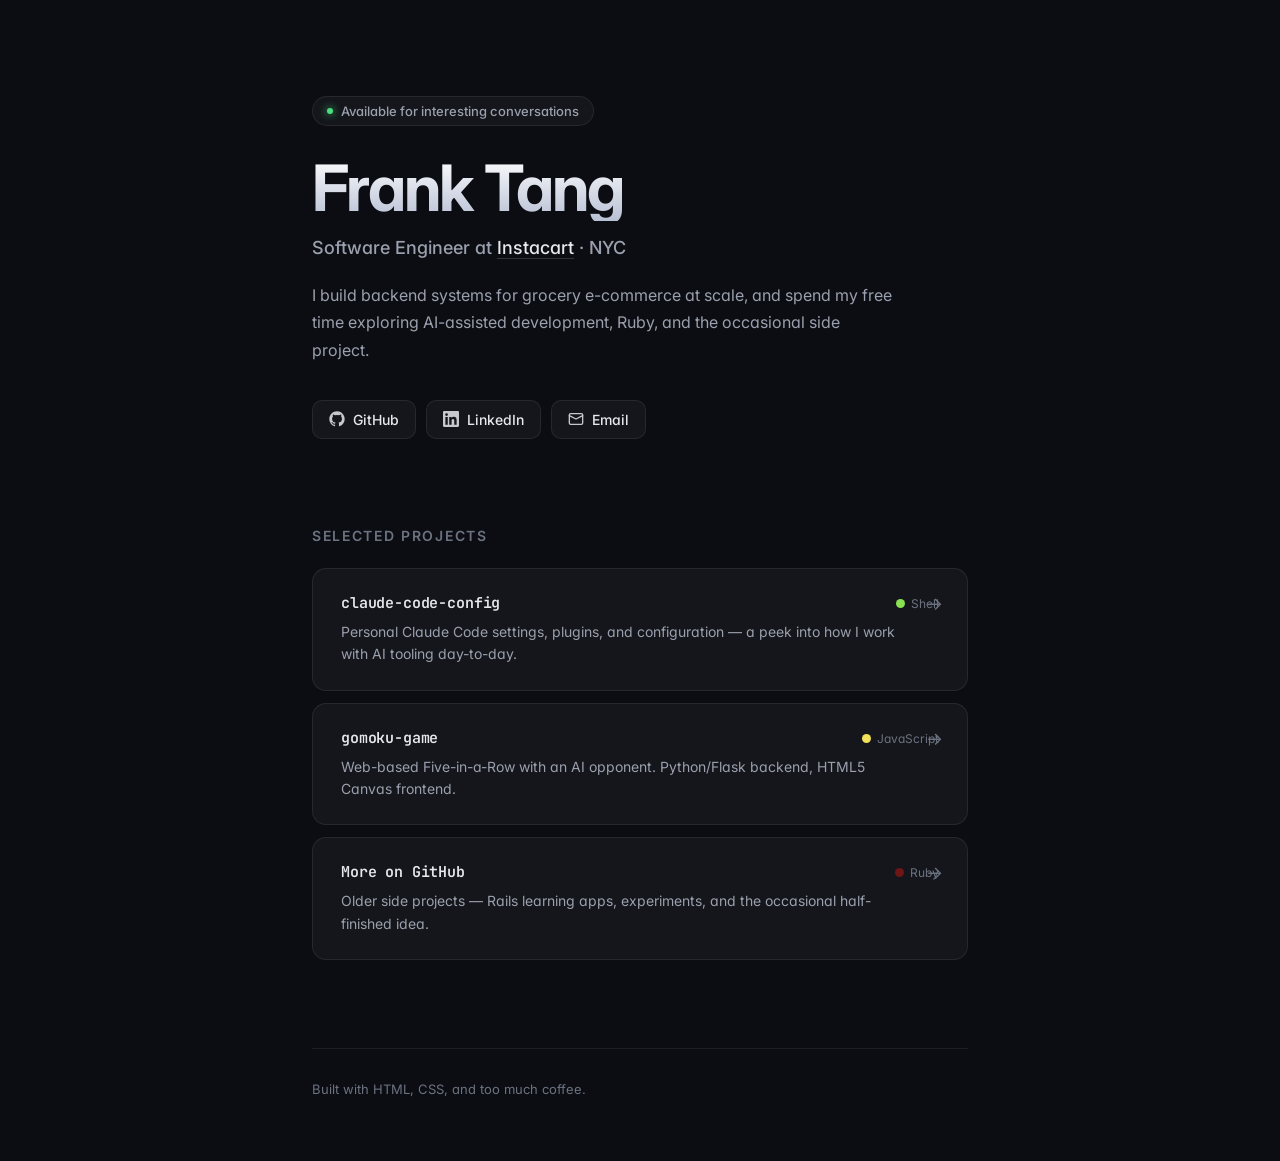
==== index.html @ 40a831e7 "Redesign landing page with custom HTML/CSS Replace the default Jekyll minimal theme with a single-pa" ====
<!DOCTYPE html>
<html lang="en">
<head>
  <meta charset="UTF-8">
  <meta name="viewport" content="width=device-width, initial-scale=1.0">
  <title>Frank Tang</title>
  <meta name="description" content="Frank Tang — software engineer at Instacart, based in NYC.">
  <link rel="preconnect" href="https://fonts.googleapis.com">
  <link rel="preconnect" href="https://fonts.gstatic.com" crossorigin>
  <link href="https://fonts.googleapis.com/css2?family=Inter:wght@400;500;600;700&family=JetBrains+Mono:wght@400;500&display=swap" rel="stylesheet">
  <link rel="stylesheet" href="styles.css">
</head>
<body>
  <div class="bg-gradient"></div>
  <div class="bg-grid"></div>

  <main>
    <header class="hero">
      <p class="eyebrow"><span class="dot"></span> Available for interesting conversations</p>
      <h1>Frank Tang</h1>
      <p class="role">Software Engineer at <a href="https://www.instacart.com" target="_blank" rel="noopener">Instacart</a> · NYC</p>
      <p class="bio">
        I build backend systems for grocery e-commerce at scale, and spend my free time
        exploring AI-assisted development, Ruby, and the occasional side project.
      </p>

      <nav class="links">
        <a href="https://github.com/franktang05" target="_blank" rel="noopener" class="link-pill">
          <svg viewBox="0 0 24 24" width="16" height="16" fill="currentColor" aria-hidden="true"><path d="M12 .5C5.65.5.5 5.65.5 12c0 5.08 3.29 9.39 7.86 10.91.58.11.79-.25.79-.56v-2c-3.2.7-3.88-1.37-3.88-1.37-.53-1.34-1.29-1.7-1.29-1.7-1.05-.72.08-.71.08-.71 1.16.08 1.77 1.19 1.77 1.19 1.03 1.77 2.71 1.26 3.37.96.1-.75.4-1.26.73-1.55-2.55-.29-5.24-1.28-5.24-5.69 0-1.26.45-2.29 1.18-3.1-.12-.29-.51-1.46.11-3.04 0 0 .97-.31 3.18 1.18a11.04 11.04 0 015.78 0c2.2-1.49 3.17-1.18 3.17-1.18.63 1.58.23 2.75.11 3.04.74.81 1.18 1.84 1.18 3.1 0 4.42-2.7 5.4-5.26 5.68.41.36.78 1.06.78 2.14v3.17c0 .31.21.68.8.56C20.22 21.39 23.5 17.08 23.5 12 23.5 5.65 18.35.5 12 .5z"/></svg>
          GitHub
        </a>
        <a href="https://www.linkedin.com/in/franktang05" target="_blank" rel="noopener" class="link-pill">
          <svg viewBox="0 0 24 24" width="16" height="16" fill="currentColor" aria-hidden="true"><path d="M20.45 20.45h-3.56v-5.57c0-1.33-.03-3.04-1.85-3.04-1.85 0-2.14 1.45-2.14 2.94v5.67H9.34V9h3.42v1.56h.05c.48-.9 1.64-1.85 3.37-1.85 3.6 0 4.27 2.37 4.27 5.46v6.28zM5.34 7.43a2.06 2.06 0 110-4.13 2.06 2.06 0 010 4.13zM7.12 20.45H3.55V9h3.57v11.45zM22.22 0H1.77C.79 0 0 .77 0 1.72v20.56C0 23.23.79 24 1.77 24h20.45c.98 0 1.78-.77 1.78-1.72V1.72C24 .77 23.2 0 22.22 0z"/></svg>
          LinkedIn
        </a>
        <a href="mailto:frank.tang@instacart.com" class="link-pill">
          <svg viewBox="0 0 24 24" width="16" height="16" fill="none" stroke="currentColor" stroke-width="2" stroke-linecap="round" stroke-linejoin="round" aria-hidden="true"><rect x="2" y="4" width="20" height="16" rx="2"/><path d="m22 7-10 5L2 7"/></svg>
          Email
        </a>
      </nav>
    </header>

    <section class="projects">
      <h2>Selected Projects</h2>
      <div class="project-grid">
        <a class="project-card" href="https://github.com/franktang05/claude-code-config" target="_blank" rel="noopener">
          <div class="project-head">
            <h3>claude-code-config</h3>
            <span class="lang"><span class="lang-dot" style="background:#89e051"></span>Shell</span>
          </div>
          <p>Personal Claude Code settings, plugins, and configuration — a peek into how I work with AI tooling day-to-day.</p>
          <span class="arrow">→</span>
        </a>

        <a class="project-card" href="https://github.com/franktang05/gomoku-game" target="_blank" rel="noopener">
          <div class="project-head">
            <h3>gomoku-game</h3>
            <span class="lang"><span class="lang-dot" style="background:#f1e05a"></span>JavaScript</span>
          </div>
          <p>Web-based Five-in-a-Row with an AI opponent. Python/Flask backend, HTML5 Canvas frontend.</p>
          <span class="arrow">→</span>
        </a>

        <a class="project-card" href="https://github.com/franktang05" target="_blank" rel="noopener">
          <div class="project-head">
            <h3>More on GitHub</h3>
            <span class="lang"><span class="lang-dot" style="background:#701516"></span>Ruby</span>
          </div>
          <p>Older side projects — Rails learning apps, experiments, and the occasional half-finished idea.</p>
          <span class="arrow">→</span>
        </a>
      </div>
    </section>

    <footer>
      <p>Built with HTML, CSS, and too much coffee.</p>
    </footer>
  </main>
</body>
</html>
---- styles.css ----
:root {
  --bg: #0b0d12;
  --surface: rgba(255, 255, 255, 0.04);
  --surface-hover: rgba(255, 255, 255, 0.07);
  --border: rgba(255, 255, 255, 0.08);
  --border-hover: rgba(255, 255, 255, 0.16);
  --text: #e6e8ee;
  --text-dim: #9aa0ad;
  --text-faint: #6b7280;
  --accent: #7c9eff;
  --accent-glow: rgba(124, 158, 255, 0.4);
}

* { box-sizing: border-box; margin: 0; padding: 0; }

html, body {
  background: var(--bg);
  color: var(--text);
  font-family: 'Inter', -apple-system, BlinkMacSystemFont, 'Segoe UI', sans-serif;
  font-feature-settings: 'cv11', 'ss01';
  -webkit-font-smoothing: antialiased;
  min-height: 100vh;
  overflow-x: hidden;
}

.bg-gradient {
  position: fixed;
  inset: 0;
  background:
    radial-gradient(ellipse 80% 60% at 20% 0%, rgba(124, 158, 255, 0.15), transparent 50%),
    radial-gradient(ellipse 60% 50% at 80% 30%, rgba(255, 138, 168, 0.10), transparent 50%),
    radial-gradient(ellipse 80% 80% at 50% 100%, rgba(100, 220, 200, 0.08), transparent 50%);
  pointer-events: none;
  z-index: -2;
}

.bg-grid {
  position: fixed;
  inset: 0;
  background-image:
    linear-gradient(rgba(255, 255, 255, 0.025) 1px, transparent 1px),
    linear-gradient(90deg, rgba(255, 255, 255, 0.025) 1px, transparent 1px);
  background-size: 48px 48px;
  mask-image: radial-gradient(ellipse 80% 60% at 50% 30%, black 30%, transparent 80%);
  pointer-events: none;
  z-index: -1;
}

main {
  max-width: 720px;
  margin: 0 auto;
  padding: 96px 32px 64px;
}

@media (max-width: 600px) {
  main { padding: 64px 24px 48px; }
}

/* hero */
.hero {
  animation: fadeUp 0.8s cubic-bezier(0.16, 1, 0.3, 1) both;
}

.eyebrow {
  display: inline-flex;
  align-items: center;
  gap: 8px;
  font-size: 13px;
  color: var(--text-dim);
  font-weight: 500;
  padding: 6px 14px;
  border: 1px solid var(--border);
  border-radius: 999px;
  background: var(--surface);
  margin-bottom: 28px;
}

.dot {
  width: 6px;
  height: 6px;
  border-radius: 50%;
  background: #4ade80;
  box-shadow: 0 0 8px #4ade80;
  animation: pulse 2s ease-in-out infinite;
}

@keyframes pulse {
  0%, 100% { opacity: 1; }
  50% { opacity: 0.5; }
}

h1 {
  font-size: clamp(40px, 7vw, 64px);
  font-weight: 700;
  letter-spacing: -0.03em;
  line-height: 1.05;
  background: linear-gradient(180deg, #ffffff 0%, #b8c0d4 100%);
  -webkit-background-clip: text;
  background-clip: text;
  color: transparent;
  margin-bottom: 16px;
}

.role {
  font-size: 18px;
  color: var(--text-dim);
  margin-bottom: 24px;
  font-weight: 500;
}

.role a {
  color: var(--text);
  text-decoration: none;
  border-bottom: 1px solid var(--border-hover);
  transition: border-color 0.2s ease;
}

.role a:hover {
  border-color: var(--accent);
}

.bio {
  font-size: 16px;
  line-height: 1.7;
  color: var(--text-dim);
  max-width: 580px;
  margin-bottom: 36px;
}

/* link pills */
.links {
  display: flex;
  flex-wrap: wrap;
  gap: 10px;
}

.link-pill {
  display: inline-flex;
  align-items: center;
  gap: 8px;
  padding: 10px 16px;
  background: var(--surface);
  border: 1px solid var(--border);
  border-radius: 10px;
  color: var(--text);
  text-decoration: none;
  font-size: 14px;
  font-weight: 500;
  transition: all 0.2s ease;
}

.link-pill:hover {
  background: var(--surface-hover);
  border-color: var(--border-hover);
  transform: translateY(-1px);
}

.link-pill svg {
  opacity: 0.85;
}

/* projects */
.projects {
  margin-top: 88px;
  animation: fadeUp 0.8s cubic-bezier(0.16, 1, 0.3, 1) 0.15s both;
}

h2 {
  font-size: 14px;
  font-weight: 600;
  text-transform: uppercase;
  letter-spacing: 0.12em;
  color: var(--text-faint);
  margin-bottom: 24px;
}

.project-grid {
  display: grid;
  gap: 12px;
}

.project-card {
  position: relative;
  display: block;
  padding: 24px 28px;
  background: var(--surface);
  border: 1px solid var(--border);
  border-radius: 14px;
  text-decoration: none;
  color: inherit;
  transition: all 0.25s ease;
  overflow: hidden;
}

.project-card::before {
  content: '';
  position: absolute;
  inset: 0;
  background: radial-gradient(circle at var(--mx, 50%) var(--my, 50%), rgba(124, 158, 255, 0.08), transparent 40%);
  opacity: 0;
  transition: opacity 0.3s ease;
  pointer-events: none;
}

.project-card:hover {
  background: var(--surface-hover);
  border-color: var(--border-hover);
  transform: translateY(-2px);
}

.project-card:hover::before {
  opacity: 1;
}

.project-head {
  display: flex;
  align-items: baseline;
  justify-content: space-between;
  gap: 16px;
  margin-bottom: 8px;
}

.project-card h3 {
  font-family: 'JetBrains Mono', monospace;
  font-size: 15px;
  font-weight: 600;
  color: var(--text);
  letter-spacing: -0.01em;
}

.lang {
  display: inline-flex;
  align-items: center;
  gap: 6px;
  font-size: 12px;
  color: var(--text-faint);
  white-space: nowrap;
}

.lang-dot {
  width: 9px;
  height: 9px;
  border-radius: 50%;
}

.project-card p {
  font-size: 14px;
  line-height: 1.6;
  color: var(--text-dim);
  margin-right: 24px;
}

.arrow {
  position: absolute;
  top: 24px;
  right: 24px;
  color: var(--text-faint);
  font-size: 18px;
  transition: transform 0.2s ease, color 0.2s ease;
}

.project-card:hover .arrow {
  color: var(--accent);
  transform: translate(2px, -2px);
}

/* footer */
footer {
  margin-top: 88px;
  padding-top: 32px;
  border-top: 1px solid var(--border);
  font-size: 13px;
  color: var(--text-faint);
  animation: fadeUp 0.8s cubic-bezier(0.16, 1, 0.3, 1) 0.3s both;
}

@keyframes fadeUp {
  from { opacity: 0; transform: translateY(12px); }
  to { opacity: 1; transform: translateY(0); }
}
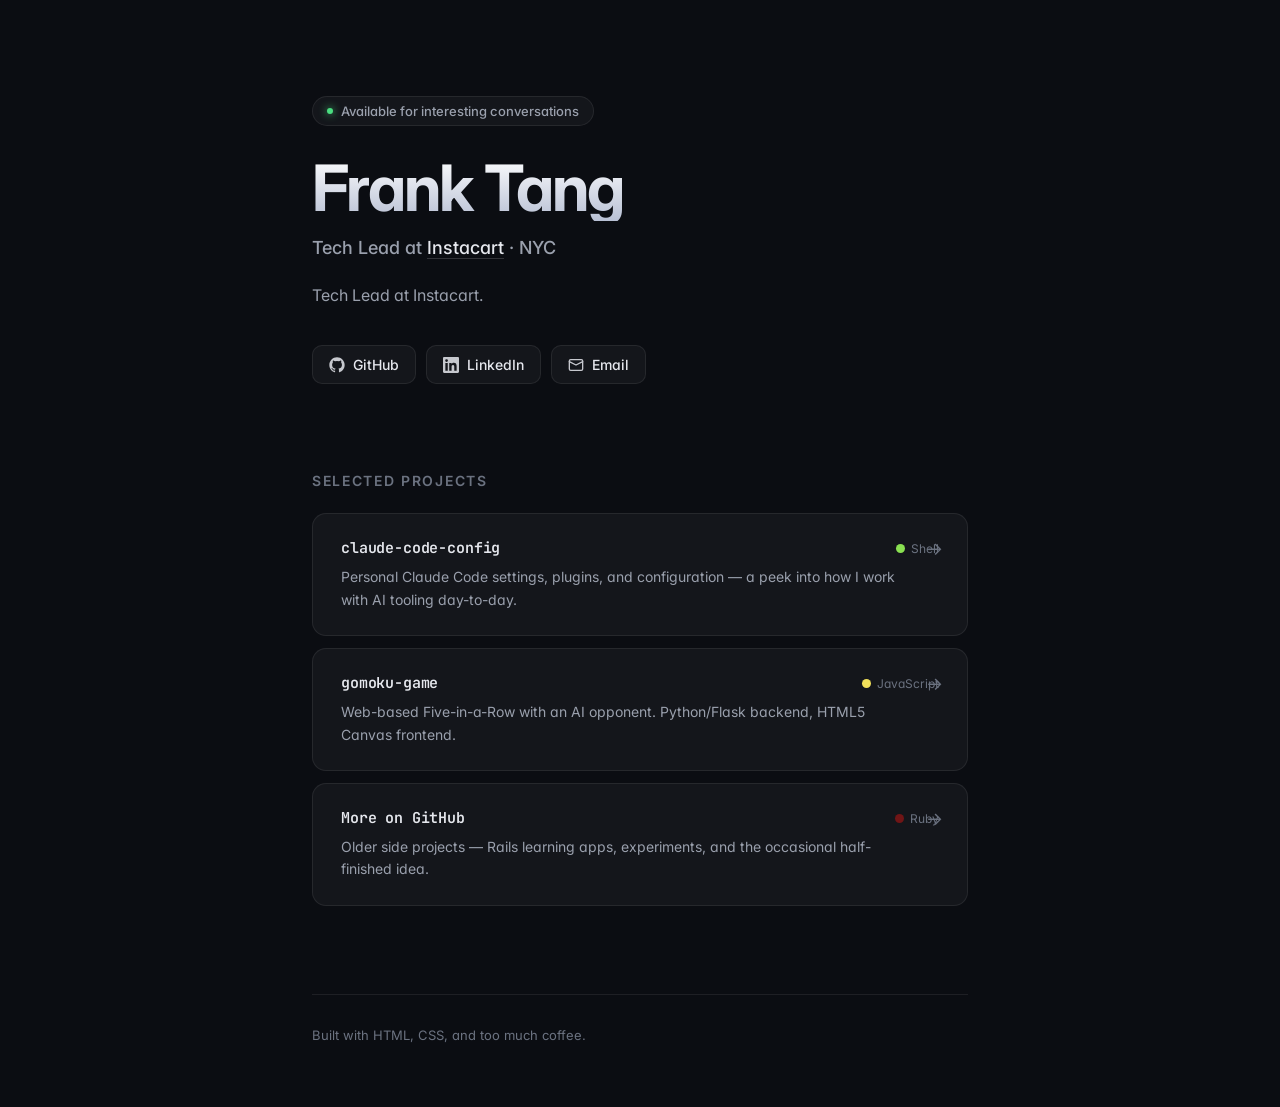
==== commit 644fb872: "Update bio to Tech Lead and fix LinkedIn URL Co-Authored-By: Claude Opus 4.7 <noreply@anthropic.com>" ====
--- a/index.html
+++ b/index.html
@@ -18,10 +18,9 @@
     <header class="hero">
       <p class="eyebrow"><span class="dot"></span> Available for interesting conversations</p>
       <h1>Frank Tang</h1>
-      <p class="role">Software Engineer at <a href="https://www.instacart.com" target="_blank" rel="noopener">Instacart</a> · NYC</p>
+      <p class="role">Tech Lead at <a href="https://www.instacart.com" target="_blank" rel="noopener">Instacart</a> · NYC</p>
       <p class="bio">
-        I build backend systems for grocery e-commerce at scale, and spend my free time
-        exploring AI-assisted development, Ruby, and the occasional side project.
+        Tech Lead at Instacart.
       </p>
 
       <nav class="links">
@@ -29,7 +28,7 @@
           <svg viewBox="0 0 24 24" width="16" height="16" fill="currentColor" aria-hidden="true"><path d="M12 .5C5.65.5.5 5.65.5 12c0 5.08 3.29 9.39 7.86 10.91.58.11.79-.25.79-.56v-2c-3.2.7-3.88-1.37-3.88-1.37-.53-1.34-1.29-1.7-1.29-1.7-1.05-.72.08-.71.08-.71 1.16.08 1.77 1.19 1.77 1.19 1.03 1.77 2.71 1.26 3.37.96.1-.75.4-1.26.73-1.55-2.55-.29-5.24-1.28-5.24-5.69 0-1.26.45-2.29 1.18-3.1-.12-.29-.51-1.46.11-3.04 0 0 .97-.31 3.18 1.18a11.04 11.04 0 015.78 0c2.2-1.49 3.17-1.18 3.17-1.18.63 1.58.23 2.75.11 3.04.74.81 1.18 1.84 1.18 3.1 0 4.42-2.7 5.4-5.26 5.68.41.36.78 1.06.78 2.14v3.17c0 .31.21.68.8.56C20.22 21.39 23.5 17.08 23.5 12 23.5 5.65 18.35.5 12 .5z"/></svg>
           GitHub
         </a>
-        <a href="https://www.linkedin.com/in/franktang05" target="_blank" rel="noopener" class="link-pill">
+        <a href="https://www.linkedin.com/in/tianlei-tang/" target="_blank" rel="noopener" class="link-pill">
           <svg viewBox="0 0 24 24" width="16" height="16" fill="currentColor" aria-hidden="true"><path d="M20.45 20.45h-3.56v-5.57c0-1.33-.03-3.04-1.85-3.04-1.85 0-2.14 1.45-2.14 2.94v5.67H9.34V9h3.42v1.56h.05c.48-.9 1.64-1.85 3.37-1.85 3.6 0 4.27 2.37 4.27 5.46v6.28zM5.34 7.43a2.06 2.06 0 110-4.13 2.06 2.06 0 010 4.13zM7.12 20.45H3.55V9h3.57v11.45zM22.22 0H1.77C.79 0 0 .77 0 1.72v20.56C0 23.23.79 24 1.77 24h20.45c.98 0 1.78-.77 1.78-1.72V1.72C24 .77 23.2 0 22.22 0z"/></svg>
           LinkedIn
         </a>
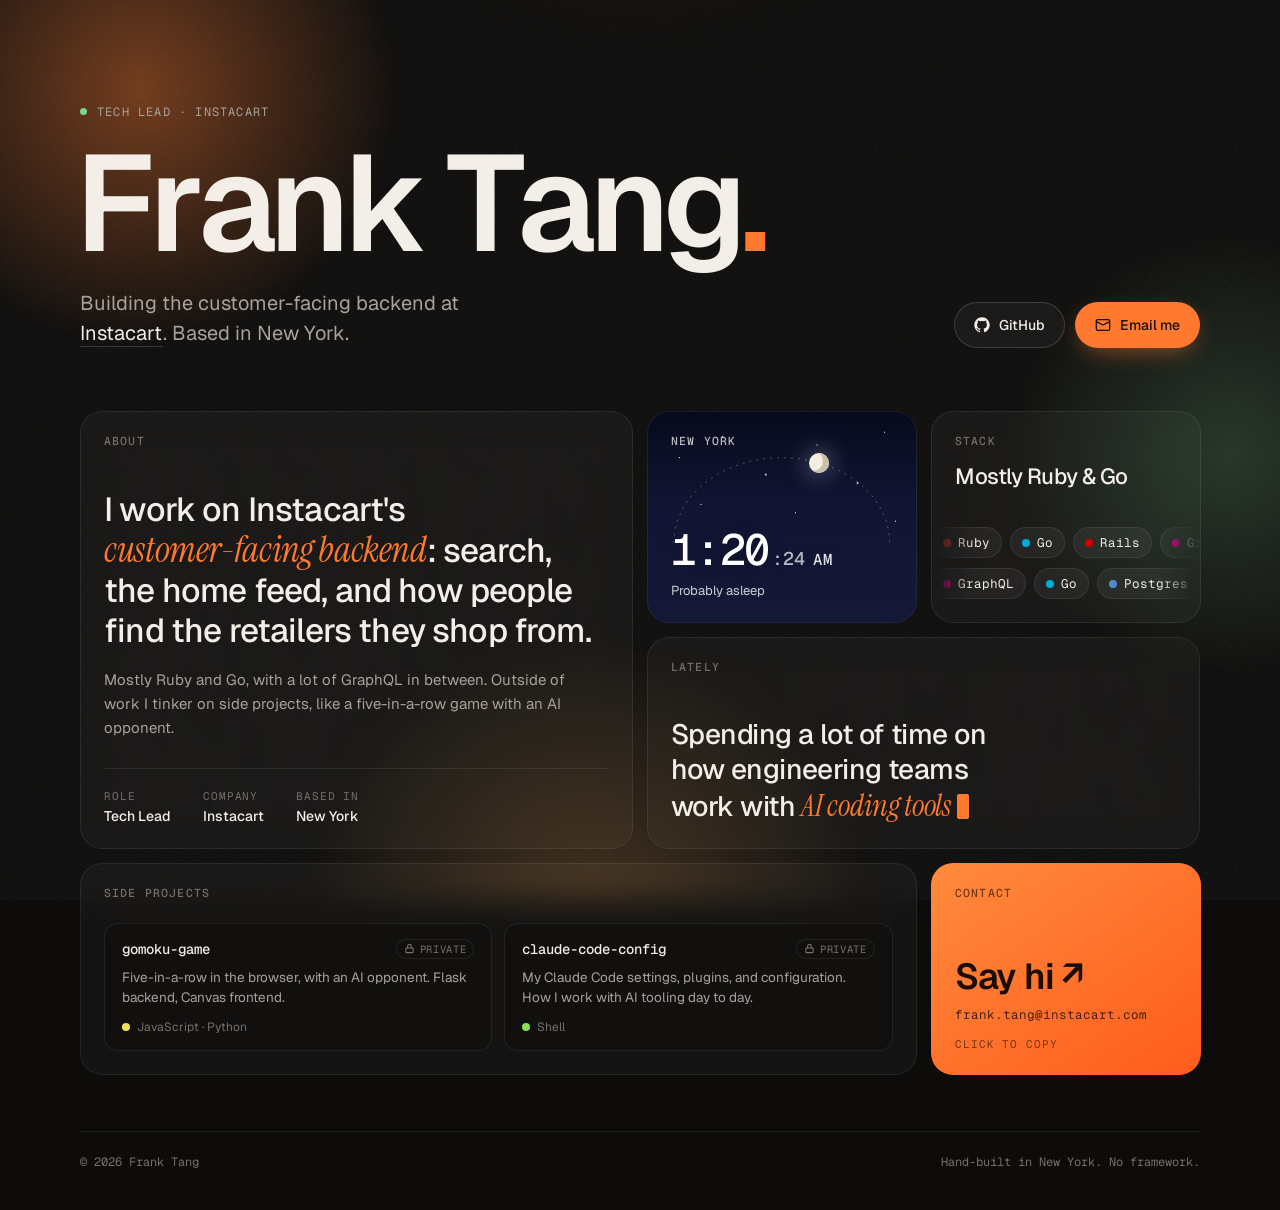
==== commit 5eaaf669: "Redesign landing page as a bento grid Replace the single-column page with a bento grid: about, a liv" ====
--- a/index.html
+++ b/index.html
@@ -4,75 +4,148 @@
   <meta charset="UTF-8">
   <meta name="viewport" content="width=device-width, initial-scale=1.0">
   <title>Frank Tang</title>
-  <meta name="description" content="Frank Tang — software engineer at Instacart, based in NYC.">
+  <meta name="description" content="Frank Tang, tech lead at Instacart, based in New York.">
+  <meta property="og:title" content="Frank Tang">
+  <meta property="og:description" content="Tech lead at Instacart, based in New York.">
+  <meta name="theme-color" content="#0d0c0b">
+  <link rel="icon" href="data:image/svg+xml,%3Csvg xmlns='http://www.w3.org/2000/svg' viewBox='0 0 64 64'%3E%3Crect width='64' height='64' rx='16' fill='%23ff7a2f'/%3E%3Ctext x='50%25' y='54%25' text-anchor='middle' dominant-baseline='middle' font-family='ui-sans-serif,system-ui,sans-serif' font-size='32' font-weight='700' fill='%231a0d04'%3Eft%3C/text%3E%3C/svg%3E">
   <link rel="preconnect" href="https://fonts.googleapis.com">
   <link rel="preconnect" href="https://fonts.gstatic.com" crossorigin>
-  <link href="https://fonts.googleapis.com/css2?family=Inter:wght@400;500;600;700&family=JetBrains+Mono:wght@400;500&display=swap" rel="stylesheet">
+  <link href="https://fonts.googleapis.com/css2?family=Geist:wght@400;500;600;700&family=Geist+Mono:wght@400;500&family=Instrument+Serif:ital@1&display=swap" rel="stylesheet">
   <link rel="stylesheet" href="styles.css">
+  <script src="script.js" defer></script>
 </head>
 <body>
-  <div class="bg-gradient"></div>
-  <div class="bg-grid"></div>
+  <div class="backdrop" aria-hidden="true">
+    <div class="blob blob-a"></div>
+    <div class="blob blob-b"></div>
+    <div class="blob blob-c"></div>
+  </div>
+  <div class="spotlight" aria-hidden="true"></div>
+  <div class="grain" aria-hidden="true"></div>
 
   <main>
     <header class="hero">
-      <p class="eyebrow"><span class="dot"></span> Available for interesting conversations</p>
-      <h1>Frank Tang</h1>
-      <p class="role">Tech Lead at <a href="https://www.instacart.com" target="_blank" rel="noopener">Instacart</a> · NYC</p>
-      <p class="bio">
-        Tech Lead at Instacart.
-      </p>
-
-      <nav class="links">
-        <a href="https://github.com/franktang05" target="_blank" rel="noopener" class="link-pill">
+      <div class="hero-text">
+        <p class="eyebrow"><span class="dot"></span>Tech lead · Instacart</p>
+        <h1 class="name" aria-label="Frank Tang"><span data-split>Frank Tang</span><span class="period">.</span></h1>
+        <p class="lede">Building the customer-facing backend at <a href="https://www.instacart.com" target="_blank" rel="noopener">Instacart</a>. Based in New York.</p>
+      </div>
+      <nav class="actions" aria-label="Links">
+        <a class="btn" href="https://github.com/franktang05" target="_blank" rel="noopener">
           <svg viewBox="0 0 24 24" width="16" height="16" fill="currentColor" aria-hidden="true"><path d="M12 .5C5.65.5.5 5.65.5 12c0 5.08 3.29 9.39 7.86 10.91.58.11.79-.25.79-.56v-2c-3.2.7-3.88-1.37-3.88-1.37-.53-1.34-1.29-1.7-1.29-1.7-1.05-.72.08-.71.08-.71 1.16.08 1.77 1.19 1.77 1.19 1.03 1.77 2.71 1.26 3.37.96.1-.75.4-1.26.73-1.55-2.55-.29-5.24-1.28-5.24-5.69 0-1.26.45-2.29 1.18-3.1-.12-.29-.51-1.46.11-3.04 0 0 .97-.31 3.18 1.18a11.04 11.04 0 015.78 0c2.2-1.49 3.17-1.18 3.17-1.18.63 1.58.23 2.75.11 3.04.74.81 1.18 1.84 1.18 3.1 0 4.42-2.7 5.4-5.26 5.68.41.36.78 1.06.78 2.14v3.17c0 .31.21.68.8.56C20.22 21.39 23.5 17.08 23.5 12 23.5 5.65 18.35.5 12 .5z"/></svg>
           GitHub
         </a>
-        <a href="https://www.linkedin.com/in/tianlei-tang/" target="_blank" rel="noopener" class="link-pill">
-          <svg viewBox="0 0 24 24" width="16" height="16" fill="currentColor" aria-hidden="true"><path d="M20.45 20.45h-3.56v-5.57c0-1.33-.03-3.04-1.85-3.04-1.85 0-2.14 1.45-2.14 2.94v5.67H9.34V9h3.42v1.56h.05c.48-.9 1.64-1.85 3.37-1.85 3.6 0 4.27 2.37 4.27 5.46v6.28zM5.34 7.43a2.06 2.06 0 110-4.13 2.06 2.06 0 010 4.13zM7.12 20.45H3.55V9h3.57v11.45zM22.22 0H1.77C.79 0 0 .77 0 1.72v20.56C0 23.23.79 24 1.77 24h20.45c.98 0 1.78-.77 1.78-1.72V1.72C24 .77 23.2 0 22.22 0z"/></svg>
-          LinkedIn
-        </a>
-        <a href="mailto:frank.tang@instacart.com" class="link-pill">
+        <a class="btn btn-primary" href="mailto:frank.tang@instacart.com">
           <svg viewBox="0 0 24 24" width="16" height="16" fill="none" stroke="currentColor" stroke-width="2" stroke-linecap="round" stroke-linejoin="round" aria-hidden="true"><rect x="2" y="4" width="20" height="16" rx="2"/><path d="m22 7-10 5L2 7"/></svg>
-          Email
+          Email me
         </a>
       </nav>
     </header>
 
-    <section class="projects">
-      <h2>Selected Projects</h2>
-      <div class="project-grid">
-        <a class="project-card" href="https://github.com/franktang05/claude-code-config" target="_blank" rel="noopener">
-          <div class="project-head">
-            <h3>claude-code-config</h3>
-            <span class="lang"><span class="lang-dot" style="background:#89e051"></span>Shell</span>
+    <section class="grid" aria-label="About Frank">
+      <article class="tile tile-about" style="--i:0">
+        <h2 class="label">About</h2>
+        <p class="about-big">I work on Instacart's <em>customer-facing backend</em>: search, the home feed, and how people find the retailers they shop from.</p>
+        <p class="about-small">Mostly Ruby and Go, with a lot of GraphQL in between. Outside of work I tinker on side projects, like a five-in-a-row game with an AI opponent.</p>
+        <dl class="meta">
+          <div><dt>Role</dt><dd>Tech Lead</dd></div>
+          <div><dt>Company</dt><dd>Instacart</dd></div>
+          <div><dt>Based in</dt><dd>New York</dd></div>
+        </dl>
+      </article>
+
+      <article class="tile tile-clock" data-phase="day" style="--i:1">
+        <div class="sky" aria-hidden="true">
+          <div class="stars"></div>
+          <svg class="arc" viewBox="0 0 100 100" preserveAspectRatio="none"><path d="M10 62 A40 40 0 0 1 90 62"/></svg>
+          <div class="orb" data-orb></div>
+        </div>
+        <h2 class="label">New York</h2>
+        <div class="clock">
+          <time class="time"><span data-hm>New York</span><span class="sec" data-sec></span><span class="ampm" data-ampm></span></time>
+          <p class="phase" data-phase-label>Local time</p>
+        </div>
+      </article>
+
+      <article class="tile tile-stack" style="--i:2">
+        <h2 class="label">Stack</h2>
+        <p class="stack-lead">Mostly Ruby &amp; Go</p>
+        <p class="sr-only">Ruby, Go, Rails, GraphQL, Postgres</p>
+        <div class="marquee" aria-hidden="true">
+          <div class="track">
+            <span class="chip"><i style="--c:#cc342d"></i>Ruby</span>
+            <span class="chip"><i style="--c:#00add8"></i>Go</span>
+            <span class="chip"><i style="--c:#d30001"></i>Rails</span>
+            <span class="chip"><i style="--c:#e10098"></i>GraphQL</span>
+            <span class="chip"><i style="--c:#4f8cc9"></i>Postgres</span>
+            <span class="chip"><i style="--c:#cc342d"></i>Ruby</span>
+            <span class="chip"><i style="--c:#00add8"></i>Go</span>
+            <span class="chip"><i style="--c:#d30001"></i>Rails</span>
+            <span class="chip"><i style="--c:#e10098"></i>GraphQL</span>
+            <span class="chip"><i style="--c:#4f8cc9"></i>Postgres</span>
           </div>
-          <p>Personal Claude Code settings, plugins, and configuration — a peek into how I work with AI tooling day-to-day.</p>
-          <span class="arrow">→</span>
-        </a>
+        </div>
+        <div class="marquee reverse" aria-hidden="true">
+          <div class="track">
+            <span class="chip"><i style="--c:#e10098"></i>GraphQL</span>
+            <span class="chip"><i style="--c:#00add8"></i>Go</span>
+            <span class="chip"><i style="--c:#4f8cc9"></i>Postgres</span>
+            <span class="chip"><i style="--c:#cc342d"></i>Ruby</span>
+            <span class="chip"><i style="--c:#d30001"></i>Rails</span>
+            <span class="chip"><i style="--c:#e10098"></i>GraphQL</span>
+            <span class="chip"><i style="--c:#00add8"></i>Go</span>
+            <span class="chip"><i style="--c:#4f8cc9"></i>Postgres</span>
+            <span class="chip"><i style="--c:#cc342d"></i>Ruby</span>
+            <span class="chip"><i style="--c:#d30001"></i>Rails</span>
+          </div>
+        </div>
+      </article>
 
-        <a class="project-card" href="https://github.com/franktang05/gomoku-game" target="_blank" rel="noopener">
-          <div class="project-head">
-            <h3>gomoku-game</h3>
-            <span class="lang"><span class="lang-dot" style="background:#f1e05a"></span>JavaScript</span>
+      <article class="tile tile-lately" style="--i:3">
+        <h2 class="label">Lately</h2>
+        <p class="lately-text">Spending a lot of time on how engineering teams work with <em>AI coding tools</em><span class="caret" aria-hidden="true"></span></p>
+      </article>
+
+      <article class="tile tile-projects" style="--i:4">
+        <h2 class="label">Side projects</h2>
+        <div class="projects">
+          <div class="project">
+            <div class="project-head">
+              <h3>gomoku-game</h3>
+              <span class="badge">
+                <svg viewBox="0 0 24 24" width="11" height="11" fill="none" stroke="currentColor" stroke-width="2.4" stroke-linecap="round" stroke-linejoin="round" aria-hidden="true"><rect x="4" y="11" width="16" height="10" rx="2"/><path d="M8 11V7a4 4 0 0 1 8 0v4"/></svg>
+                Private
+              </span>
+            </div>
+            <p>Five-in-a-row in the browser, with an AI opponent. Flask backend, Canvas frontend.</p>
+            <span class="lang"><i style="--c:#f1e05a"></i>JavaScript · Python</span>
           </div>
-          <p>Web-based Five-in-a-Row with an AI opponent. Python/Flask backend, HTML5 Canvas frontend.</p>
-          <span class="arrow">→</span>
-        </a>
+          <div class="project">
+            <div class="project-head">
+              <h3>claude-code-config</h3>
+              <span class="badge">
+                <svg viewBox="0 0 24 24" width="11" height="11" fill="none" stroke="currentColor" stroke-width="2.4" stroke-linecap="round" stroke-linejoin="round" aria-hidden="true"><rect x="4" y="11" width="16" height="10" rx="2"/><path d="M8 11V7a4 4 0 0 1 8 0v4"/></svg>
+                Private
+              </span>
+            </div>
+            <p>My Claude Code settings, plugins, and configuration. How I work with AI tooling day to day.</p>
+            <span class="lang"><i style="--c:#89e051"></i>Shell</span>
+          </div>
+        </div>
+      </article>
 
-        <a class="project-card" href="https://github.com/franktang05" target="_blank" rel="noopener">
-          <div class="project-head">
-            <h3>More on GitHub</h3>
-            <span class="lang"><span class="lang-dot" style="background:#701516"></span>Ruby</span>
-          </div>
-          <p>Older side projects — Rails learning apps, experiments, and the occasional half-finished idea.</p>
-          <span class="arrow">→</span>
-        </a>
-      </div>
+      <button class="tile tile-contact" type="button" data-copy="frank.tang@instacart.com" style="--i:5">
+        <span class="label">Contact</span>
+        <span class="contact-big">Say hi <span class="contact-arrow" aria-hidden="true">↗</span></span>
+        <span class="contact-email">frank.tang@instacart.com</span>
+        <span class="contact-hint" data-copy-hint aria-live="polite">Click to copy</span>
+      </button>
     </section>
 
     <footer>
-      <p>Built with HTML, CSS, and too much coffee.</p>
+      <p>© <span data-year>2026</span> Frank Tang</p>
+      <p>Hand-built in New York. No framework.</p>
     </footer>
   </main>
 </body>
--- a/styles.css
+++ b/styles.css
@@ -1,280 +1,774 @@
+@property --sky-top {
+  syntax: '<color>';
+  inherits: true;
+  initial-value: #1a4a7a;
+}
+
+@property --sky-bottom {
+  syntax: '<color>';
+  inherits: true;
+  initial-value: #6aa5d6;
+}
+
+@property --stars {
+  syntax: '<number>';
+  inherits: true;
+  initial-value: 0;
+}
+
 :root {
-  --bg: #0b0d12;
-  --surface: rgba(255, 255, 255, 0.04);
-  --surface-hover: rgba(255, 255, 255, 0.07);
-  --border: rgba(255, 255, 255, 0.08);
-  --border-hover: rgba(255, 255, 255, 0.16);
-  --text: #e6e8ee;
-  --text-dim: #9aa0ad;
-  --text-faint: #6b7280;
-  --accent: #7c9eff;
-  --accent-glow: rgba(124, 158, 255, 0.4);
+  --bg: #0d0c0b;
+  --tile: rgba(255, 248, 240, 0.035);
+  --tile-hover: rgba(255, 248, 240, 0.06);
+  --line: rgba(255, 248, 240, 0.08);
+  --line-strong: rgba(255, 248, 240, 0.16);
+  --text: #f3efe8;
+  --text-dim: #a8a29a;
+  --text-faint: #75706a;
+  --accent: #ff7a2f;
+  --accent-hot: #ff8c4a;
+  --ink: #1a0d04;
+  --leaf: #7ed492;
+  --radius: 22px;
+  --ease-out: cubic-bezier(0.16, 1, 0.3, 1);
+  --sans: 'Geist', ui-sans-serif, system-ui, -apple-system, sans-serif;
+  --mono: 'Geist Mono', ui-monospace, 'SF Mono', Menlo, monospace;
+  --serif: 'Instrument Serif', Georgia, serif;
+  color-scheme: dark;
 }
 
 * { box-sizing: border-box; margin: 0; padding: 0; }
 
-html, body {
+html { background: var(--bg); }
+
+body {
+  min-height: 100vh;
   background: var(--bg);
   color: var(--text);
-  font-family: 'Inter', -apple-system, BlinkMacSystemFont, 'Segoe UI', sans-serif;
-  font-feature-settings: 'cv11', 'ss01';
+  font-family: var(--sans);
   -webkit-font-smoothing: antialiased;
-  min-height: 100vh;
   overflow-x: hidden;
 }
 
-.bg-gradient {
+a { color: inherit; }
+
+:focus-visible {
+  outline: 2px solid var(--accent);
+  outline-offset: 3px;
+}
+
+.sr-only {
+  position: absolute;
+  width: 1px;
+  height: 1px;
+  overflow: hidden;
+  clip: rect(0 0 0 0);
+  white-space: nowrap;
+}
+
+em {
+  font-family: var(--serif);
+  font-style: italic;
+  font-weight: 400;
+  font-size: 1.08em;
+  letter-spacing: -0.01em;
+  color: var(--accent);
+}
+
+/* backdrop: drifting color fields, cursor spotlight, film grain; all sit under main */
+.backdrop {
   position: fixed;
   inset: 0;
-  background:
-    radial-gradient(ellipse 80% 60% at 20% 0%, rgba(124, 158, 255, 0.15), transparent 50%),
-    radial-gradient(ellipse 60% 50% at 80% 30%, rgba(255, 138, 168, 0.10), transparent 50%),
-    radial-gradient(ellipse 80% 80% at 50% 100%, rgba(100, 220, 200, 0.08), transparent 50%);
+  overflow: hidden;
   pointer-events: none;
-  z-index: -2;
-}
-
-.bg-grid {
+}
+
+.blob {
+  position: absolute;
+  border-radius: 50%;
+  will-change: transform;
+}
+
+.blob-a {
+  width: max(46vw, 420px);
+  aspect-ratio: 1;
+  top: -16vw;
+  left: -12vw;
+  background: radial-gradient(circle, rgba(255, 122, 47, 0.42), transparent 62%);
+  animation: drift-a 38s ease-in-out infinite alternate;
+}
+
+.blob-b {
+  width: max(40vw, 380px);
+  aspect-ratio: 1;
+  top: 22vh;
+  right: -16vw;
+  background: radial-gradient(circle, rgba(126, 212, 146, 0.2), transparent 62%);
+  animation: drift-b 46s ease-in-out infinite alternate;
+}
+
+.blob-c {
+  width: max(52vw, 460px);
+  aspect-ratio: 1;
+  bottom: -28vw;
+  left: 20vw;
+  background: radial-gradient(circle, rgba(255, 176, 92, 0.22), transparent 62%);
+  animation: drift-c 52s ease-in-out infinite alternate;
+}
+
+@keyframes drift-a { to { transform: translate(20vw, 16vh) scale(1.15); } }
+@keyframes drift-b { to { transform: translate(-18vw, 20vh) scale(0.9); } }
+@keyframes drift-c { to { transform: translate(-14vw, -18vh) scale(1.1); } }
+
+.spotlight {
   position: fixed;
   inset: 0;
-  background-image:
-    linear-gradient(rgba(255, 255, 255, 0.025) 1px, transparent 1px),
-    linear-gradient(90deg, rgba(255, 255, 255, 0.025) 1px, transparent 1px);
-  background-size: 48px 48px;
-  mask-image: radial-gradient(ellipse 80% 60% at 50% 30%, black 30%, transparent 80%);
   pointer-events: none;
-  z-index: -1;
-}
-
+  background: radial-gradient(560px circle at var(--px, 50%) var(--py, -30%), rgba(255, 150, 80, 0.07), transparent 60%);
+}
+
+.grain {
+  position: fixed;
+  inset: 0;
+  pointer-events: none;
+  opacity: 0.07;
+  background-image: url("data:image/svg+xml,%3Csvg xmlns='http://www.w3.org/2000/svg' width='180' height='180'%3E%3Cfilter id='n'%3E%3CfeTurbulence type='fractalNoise' baseFrequency='0.85' numOctaves='3' stitchTiles='stitch'/%3E%3C/filter%3E%3Crect width='100%25' height='100%25' filter='url(%23n)'/%3E%3C/svg%3E");
+}
+
+/* layout */
 main {
-  max-width: 720px;
+  position: relative;
+  z-index: 1;
+  width: min(1120px, 100% - 48px);
   margin: 0 auto;
-  padding: 96px 32px 64px;
-}
-
-@media (max-width: 600px) {
-  main { padding: 64px 24px 48px; }
+  padding: clamp(56px, 11vh, 128px) 0 40px;
+}
+
+@media (max-width: 560px) {
+  main { width: calc(100% - 32px); }
 }
 
 /* hero */
 .hero {
-  animation: fadeUp 0.8s cubic-bezier(0.16, 1, 0.3, 1) both;
+  display: flex;
+  align-items: flex-end;
+  justify-content: space-between;
+  flex-wrap: wrap;
+  gap: 32px;
+  margin-bottom: clamp(40px, 7vh, 72px);
 }
 
 .eyebrow {
   display: inline-flex;
   align-items: center;
-  gap: 8px;
-  font-size: 13px;
+  gap: 10px;
+  margin-bottom: 22px;
+  font-family: var(--mono);
+  font-size: 12px;
+  letter-spacing: 0.1em;
+  text-transform: uppercase;
   color: var(--text-dim);
-  font-weight: 500;
-  padding: 6px 14px;
-  border: 1px solid var(--border);
-  border-radius: 999px;
-  background: var(--surface);
-  margin-bottom: 28px;
+  animation: rise 0.9s var(--ease-out) both;
 }
 
 .dot {
-  width: 6px;
-  height: 6px;
+  width: 7px;
+  height: 7px;
   border-radius: 50%;
-  background: #4ade80;
-  box-shadow: 0 0 8px #4ade80;
-  animation: pulse 2s ease-in-out infinite;
-}
-
-@keyframes pulse {
-  0%, 100% { opacity: 1; }
-  50% { opacity: 0.5; }
-}
-
-h1 {
-  font-size: clamp(40px, 7vw, 64px);
-  font-weight: 700;
-  letter-spacing: -0.03em;
-  line-height: 1.05;
-  background: linear-gradient(180deg, #ffffff 0%, #b8c0d4 100%);
-  -webkit-background-clip: text;
-  background-clip: text;
-  color: transparent;
-  margin-bottom: 16px;
-}
-
-.role {
-  font-size: 18px;
+  background: var(--leaf);
+  animation: ping 2.4s ease-out infinite;
+}
+
+@keyframes ping {
+  0% { box-shadow: 0 0 0 0 rgba(126, 212, 146, 0.55); }
+  70%, 100% { box-shadow: 0 0 0 9px rgba(126, 212, 146, 0); }
+}
+
+.name {
+  font-size: clamp(56px, 17vw, 136px);
+  font-weight: 600;
+  line-height: 0.9;
+  letter-spacing: -0.055em;
+  margin-left: -0.04em;
+}
+
+.name .char,
+.period {
+  display: inline-block;
+  animation: char-in 1s var(--ease-out) both;
+  animation-delay: calc(var(--i, 0) * 45ms + 120ms);
+}
+
+.period {
+  color: var(--accent);
+  animation-delay: 640ms;
+}
+
+@keyframes char-in {
+  from { opacity: 0; transform: translateY(0.4em) rotate(5deg); filter: blur(8px); }
+  to { opacity: 1; transform: none; filter: blur(0); }
+}
+
+.lede {
+  max-width: 36ch;
+  margin-top: 24px;
+  font-size: clamp(17px, 1.6vw, 20px);
+  line-height: 1.5;
   color: var(--text-dim);
-  margin-bottom: 24px;
-  font-weight: 500;
-}
-
-.role a {
+  animation: rise 0.9s var(--ease-out) 0.45s both;
+}
+
+.lede a {
   color: var(--text);
   text-decoration: none;
-  border-bottom: 1px solid var(--border-hover);
-  transition: border-color 0.2s ease;
-}
-
-.role a:hover {
-  border-color: var(--accent);
-}
-
-.bio {
-  font-size: 16px;
-  line-height: 1.7;
-  color: var(--text-dim);
-  max-width: 580px;
-  margin-bottom: 36px;
-}
-
-/* link pills */
-.links {
+  border-bottom: 1px solid var(--line-strong);
+  transition: border-color 0.25s ease;
+}
+
+.lede a:hover { border-color: var(--accent); }
+
+.actions {
   display: flex;
   flex-wrap: wrap;
   gap: 10px;
-}
-
-.link-pill {
+  animation: rise 0.9s var(--ease-out) 0.55s both;
+}
+
+.btn {
   display: inline-flex;
   align-items: center;
-  gap: 8px;
-  padding: 10px 16px;
-  background: var(--surface);
-  border: 1px solid var(--border);
-  border-radius: 10px;
-  color: var(--text);
-  text-decoration: none;
+  gap: 9px;
+  height: 46px;
+  padding: 0 20px;
+  border-radius: 999px;
+  background: rgba(255, 248, 240, 0.04);
+  box-shadow: inset 0 0 0 1px var(--line-strong);
+  backdrop-filter: blur(10px);
+  -webkit-backdrop-filter: blur(10px);
   font-size: 14px;
   font-weight: 500;
-  transition: all 0.2s ease;
-}
-
-.link-pill:hover {
-  background: var(--surface-hover);
-  border-color: var(--border-hover);
-  transform: translateY(-1px);
-}
-
-.link-pill svg {
-  opacity: 0.85;
-}
-
-/* projects */
-.projects {
-  margin-top: 88px;
-  animation: fadeUp 0.8s cubic-bezier(0.16, 1, 0.3, 1) 0.15s both;
-}
-
-h2 {
-  font-size: 14px;
-  font-weight: 600;
-  text-transform: uppercase;
-  letter-spacing: 0.12em;
-  color: var(--text-faint);
-  margin-bottom: 24px;
-}
-
-.project-grid {
+  text-decoration: none;
+  transition: transform 0.25s var(--ease-out), background 0.25s ease, box-shadow 0.25s ease;
+}
+
+.btn:hover {
+  transform: translateY(-2px);
+  background: rgba(255, 248, 240, 0.08);
+  box-shadow: inset 0 0 0 1px rgba(255, 248, 240, 0.28);
+}
+
+.btn-primary {
+  background: var(--accent);
+  box-shadow: 0 8px 24px -8px rgba(255, 122, 47, 0.6);
+  color: var(--ink);
+}
+
+.btn-primary:hover {
+  background: var(--accent-hot);
+  box-shadow: 0 12px 28px -8px rgba(255, 122, 47, 0.75);
+}
+
+@keyframes rise {
+  from { opacity: 0; translate: 0 14px; }
+  to { opacity: 1; translate: 0 0; }
+}
+
+/* bento grid */
+.grid {
   display: grid;
-  gap: 12px;
-}
-
-.project-card {
+  grid-template-columns: repeat(4, 1fr);
+  grid-auto-rows: minmax(212px, auto);
+  gap: 14px;
+}
+
+.tile-about { grid-column: span 2; grid-row: span 2; }
+.tile-lately { grid-column: span 2; }
+.tile-projects { grid-column: span 3; }
+
+@media (max-width: 920px) {
+  .grid { grid-template-columns: repeat(2, 1fr); }
+  .tile-about { grid-row: auto; }
+  .tile-projects,
+  .tile-contact { grid-column: span 2; }
+}
+
+@media (max-width: 560px) {
+  .grid { grid-template-columns: 1fr; grid-auto-rows: auto; }
+  .grid > * { grid-column: 1 / -1; min-height: 200px; }
+}
+
+.tile {
+  --rx: 0deg;
+  --ry: 0deg;
+  --lift: 0px;
+  --glow: rgba(255, 140, 70, 0.13);
+  --edge: rgba(255, 170, 110, 0.6);
   position: relative;
-  display: block;
-  padding: 24px 28px;
-  background: var(--surface);
-  border: 1px solid var(--border);
-  border-radius: 14px;
-  text-decoration: none;
-  color: inherit;
-  transition: all 0.25s ease;
+  isolation: isolate;
+  display: flex;
+  flex-direction: column;
+  padding: 22px 24px 24px;
+  border-radius: var(--radius);
+  background: var(--tile);
+  box-shadow: inset 0 0 0 1px var(--line);
+  backdrop-filter: blur(14px) saturate(120%);
+  -webkit-backdrop-filter: blur(14px) saturate(120%);
   overflow: hidden;
-}
-
-.project-card::before {
+  transform: perspective(1000px) rotateX(var(--rx)) rotateY(var(--ry)) translateY(var(--lift));
+  transition: transform 0.5s var(--ease-out), background 0.3s ease, box-shadow 0.3s ease;
+  animation: tile-in 0.9s var(--ease-out) both;
+  animation-delay: calc(var(--i, 0) * 80ms + 520ms);
+}
+
+@keyframes tile-in {
+  from { opacity: 0; translate: 0 24px; scale: 0.98; }
+  to { opacity: 1; translate: 0 0; scale: 1; }
+}
+
+.tile:hover {
+  --lift: -3px;
+  background: var(--tile-hover);
+  box-shadow: inset 0 0 0 1px var(--line-strong);
+}
+
+/* cursor-following glow and edge light, positioned by script.js */
+.tile::before,
+.tile::after {
   content: '';
   position: absolute;
   inset: 0;
-  background: radial-gradient(circle at var(--mx, 50%) var(--my, 50%), rgba(124, 158, 255, 0.08), transparent 40%);
+  border-radius: inherit;
   opacity: 0;
-  transition: opacity 0.3s ease;
+  transition: opacity 0.4s ease;
   pointer-events: none;
 }
 
-.project-card:hover {
-  background: var(--surface-hover);
-  border-color: var(--border-hover);
-  transform: translateY(-2px);
-}
-
-.project-card:hover::before {
-  opacity: 1;
+.tile::before {
+  z-index: -1;
+  background: radial-gradient(380px circle at var(--mx, 50%) var(--my, 50%), var(--glow), transparent 55%);
+}
+
+.tile::after {
+  padding: 1px;
+  background: radial-gradient(260px circle at var(--mx, 50%) var(--my, 50%), var(--edge), transparent 60%);
+  -webkit-mask: linear-gradient(#000 0 0) content-box, linear-gradient(#000 0 0);
+  -webkit-mask-composite: xor;
+  mask-composite: exclude;
+}
+
+.tile:hover::before,
+.tile:hover::after { opacity: 1; }
+
+.label {
+  display: flex;
+  align-items: center;
+  gap: 10px;
+  font-family: var(--mono);
+  font-size: 11.5px;
+  font-weight: 500;
+  letter-spacing: 0.1em;
+  text-transform: uppercase;
+  color: var(--text-faint);
+}
+
+/* about */
+.about-big {
+  margin-top: auto;
+  padding-top: 32px;
+  font-size: clamp(24px, 2.6vw, 34px);
+  font-weight: 500;
+  line-height: 1.18;
+  letter-spacing: -0.025em;
+  text-wrap: balance;
+}
+
+.about-big em { white-space: nowrap; }
+
+.about-small {
+  max-width: 48ch;
+  margin-top: 18px;
+  font-size: 15px;
+  line-height: 1.6;
+  color: var(--text-dim);
+}
+
+.meta {
+  display: flex;
+  flex-wrap: wrap;
+  gap: 12px 32px;
+  margin-top: 28px;
+  padding-top: 20px;
+  border-top: 1px solid var(--line);
+}
+
+.meta dt {
+  margin-bottom: 4px;
+  font-family: var(--mono);
+  font-size: 11px;
+  letter-spacing: 0.08em;
+  text-transform: uppercase;
+  color: var(--text-faint);
+}
+
+.meta dd {
+  font-size: 14px;
+  font-weight: 500;
+}
+
+/* clock: sky gradient and sun/moon track the time in New York */
+.tile-clock,
+.tile-clock:hover {
+  --glow: rgba(255, 255, 255, 0.12);
+  --edge: rgba(255, 255, 255, 0.55);
+  background: linear-gradient(180deg, var(--sky-top), var(--sky-bottom));
+}
+
+.tile-clock {
+  transition: --sky-top 3s ease, --sky-bottom 3s ease, --stars 3s ease, transform 0.5s var(--ease-out), box-shadow 0.3s ease;
+}
+
+.tile-clock[data-phase="night"] { --sky-top: #070a1c; --sky-bottom: #1d2250; --stars: 1; }
+.tile-clock[data-phase="dawn"] { --sky-top: #2a2552; --sky-bottom: #e98a62; --stars: 0.35; }
+.tile-clock[data-phase="day"] { --sky-top: #1a4a7a; --sky-bottom: #6aa5d6; --stars: 0; }
+.tile-clock[data-phase="dusk"] { --sky-top: #251537; --sky-bottom: #d8573f; --stars: 0.4; }
+
+.sky {
+  position: absolute;
+  inset: 0;
+  z-index: -1;
+}
+
+.sky::before {
+  content: '';
+  position: absolute;
+  inset: 0;
+  background: linear-gradient(180deg, transparent 40%, rgba(0, 0, 0, 0.32));
+}
+
+.stars {
+  position: absolute;
+  inset: 0;
+  opacity: var(--stars);
+  background:
+    radial-gradient(1px 1px at 12% 22%, #fff, transparent),
+    radial-gradient(1px 1px at 28% 12%, #fff, transparent),
+    radial-gradient(1.5px 1.5px at 44% 30%, #fff, transparent),
+    radial-gradient(1px 1px at 63% 16%, #fff, transparent),
+    radial-gradient(1.5px 1.5px at 78% 34%, #fff, transparent),
+    radial-gradient(1px 1px at 88% 10%, #fff, transparent),
+    radial-gradient(1px 1px at 20% 44%, #fff, transparent),
+    radial-gradient(1px 1px at 55% 48%, #fff, transparent),
+    radial-gradient(1px 1px at 92% 52%, #fff, transparent);
+  animation: twinkle 4s ease-in-out infinite alternate;
+}
+
+@keyframes twinkle {
+  to { filter: brightness(0.55); }
+}
+
+.arc {
+  position: absolute;
+  inset: 0;
+  width: 100%;
+  height: 100%;
+  overflow: visible;
+}
+
+.arc path {
+  fill: none;
+  stroke: rgba(255, 255, 255, 0.3);
+  stroke-width: 1;
+  stroke-dasharray: 2 5;
+  vector-effect: non-scaling-stroke;
+}
+
+.orb {
+  position: absolute;
+  left: 50%;
+  top: 22%;
+  width: 22px;
+  height: 22px;
+  border-radius: 50%;
+  translate: -50% -50%;
+}
+
+.orb.is-live { transition: left 1s linear, top 1s linear; }
+
+.orb[data-kind="sun"] {
+  background: radial-gradient(circle at 38% 38%, #fff6d0, #ffbb4d 55%, #ff8a2f);
+  box-shadow: 0 0 22px 6px rgba(255, 176, 70, 0.55), 0 0 64px 18px rgba(255, 130, 50, 0.25);
+}
+
+.orb[data-kind="moon"] {
+  width: 20px;
+  height: 20px;
+  background: #f3eedf;
+  box-shadow: inset -6px -2px 0 0 #c8c0a9, 0 0 22px 4px rgba(220, 225, 255, 0.28);
+}
+
+.clock { margin-top: auto; }
+
+.time {
+  display: flex;
+  align-items: baseline;
+  gap: 4px;
+  font-family: var(--mono);
+  font-size: clamp(34px, 3.4vw, 44px);
+  font-weight: 500;
+  letter-spacing: -0.04em;
+  font-variant-numeric: tabular-nums;
+  color: #fff;
+  text-shadow: 0 2px 20px rgba(0, 0, 0, 0.25);
+}
+
+.sec {
+  font-size: 0.42em;
+  letter-spacing: 0;
+  opacity: 0.7;
+}
+
+.ampm {
+  margin-left: 4px;
+  font-size: 0.36em;
+  letter-spacing: 0.08em;
+  opacity: 0.85;
+}
+
+.phase {
+  margin-top: 4px;
+  font-size: 13px;
+  color: rgba(255, 255, 255, 0.78);
+}
+
+.tile-clock .label { color: rgba(255, 255, 255, 0.72); }
+
+/* stack */
+.stack-lead {
+  margin-top: 14px;
+  font-size: 22px;
+  font-weight: 500;
+  letter-spacing: -0.02em;
+}
+
+.marquee {
+  margin: auto -24px 0;
+  overflow: hidden;
+  -webkit-mask-image: linear-gradient(90deg, transparent, #000 16%, #000 84%, transparent);
+  mask-image: linear-gradient(90deg, transparent, #000 16%, #000 84%, transparent);
+}
+
+.marquee + .marquee { margin-top: 10px; }
+
+.track {
+  display: flex;
+  gap: 8px;
+  width: max-content;
+  animation: marquee 22s linear infinite;
+}
+
+.marquee.reverse .track {
+  animation-duration: 27s;
+  animation-direction: reverse;
+}
+
+.tile-stack:hover .track { animation-play-state: paused; }
+
+/* each track holds two copies of the list; shift by one copy plus half a gap */
+@keyframes marquee {
+  to { transform: translateX(calc(-50% - 4px)); }
+}
+
+.chip {
+  display: inline-flex;
+  align-items: center;
+  gap: 7px;
+  padding: 7px 12px;
+  border-radius: 999px;
+  background: rgba(255, 248, 240, 0.05);
+  box-shadow: inset 0 0 0 1px var(--line);
+  font-family: var(--mono);
+  font-size: 12.5px;
+  white-space: nowrap;
+}
+
+.chip i,
+.lang i {
+  width: 8px;
+  height: 8px;
+  border-radius: 50%;
+  background: var(--c);
+}
+
+/* lately */
+.lately-text {
+  max-width: 28ch;
+  margin-top: auto;
+  font-size: clamp(22px, 2.2vw, 28px);
+  font-weight: 500;
+  line-height: 1.25;
+  letter-spacing: -0.02em;
+  text-wrap: balance;
+}
+
+.caret {
+  display: inline-block;
+  width: 0.45em;
+  height: 0.9em;
+  margin-left: 6px;
+  vertical-align: -0.1em;
+  border-radius: 2px;
+  background: var(--accent);
+  animation: blink 1.1s steps(1) infinite;
+}
+
+@keyframes blink { 50% { opacity: 0; } }
+
+/* projects */
+.projects {
+  display: grid;
+  grid-template-columns: 1fr 1fr;
+  gap: 12px;
+  margin-top: auto;
+  padding-top: 22px;
+}
+
+@media (max-width: 560px) {
+  .projects { grid-template-columns: 1fr; }
+}
+
+.project {
+  display: flex;
+  flex-direction: column;
+  gap: 8px;
+  padding: 16px 18px;
+  border-radius: 14px;
+  background: rgba(0, 0, 0, 0.2);
+  box-shadow: inset 0 0 0 1px var(--line);
 }
 
 .project-head {
   display: flex;
-  align-items: baseline;
+  align-items: center;
   justify-content: space-between;
-  gap: 16px;
-  margin-bottom: 8px;
-}
-
-.project-card h3 {
-  font-family: 'JetBrains Mono', monospace;
-  font-size: 15px;
-  font-weight: 600;
-  color: var(--text);
-  letter-spacing: -0.01em;
+  gap: 12px;
+}
+
+.project h3 {
+  font-family: var(--mono);
+  font-size: 14px;
+  font-weight: 500;
+}
+
+.badge {
+  display: inline-flex;
+  align-items: center;
+  gap: 5px;
+  padding: 3px 8px;
+  border-radius: 999px;
+  box-shadow: inset 0 0 0 1px var(--line);
+  font-family: var(--mono);
+  font-size: 10.5px;
+  letter-spacing: 0.06em;
+  text-transform: uppercase;
+  color: var(--text-faint);
+  white-space: nowrap;
+}
+
+.project p {
+  font-size: 13.5px;
+  line-height: 1.5;
+  color: var(--text-dim);
 }
 
 .lang {
   display: inline-flex;
   align-items: center;
-  gap: 6px;
+  gap: 7px;
+  margin-top: auto;
+  padding-top: 4px;
   font-size: 12px;
   color: var(--text-faint);
-  white-space: nowrap;
-}
-
-.lang-dot {
-  width: 9px;
-  height: 9px;
-  border-radius: 50%;
-}
-
-.project-card p {
-  font-size: 14px;
-  line-height: 1.6;
-  color: var(--text-dim);
-  margin-right: 24px;
-}
-
-.arrow {
-  position: absolute;
-  top: 24px;
-  right: 24px;
-  color: var(--text-faint);
-  font-size: 18px;
-  transition: transform 0.2s ease, color 0.2s ease;
-}
-
-.project-card:hover .arrow {
-  color: var(--accent);
-  transform: translate(2px, -2px);
-}
+}
+
+/* contact */
+.tile-contact,
+.tile-contact:hover {
+  --glow: rgba(255, 255, 255, 0.3);
+  --edge: rgba(255, 255, 255, 0.8);
+  background: linear-gradient(145deg, #ff8a3d, #ff5c1c);
+  box-shadow: none;
+}
+
+.tile-contact {
+  appearance: none;
+  border: 0;
+  font: inherit;
+  text-align: left;
+  color: var(--ink);
+  cursor: pointer;
+}
+
+.tile-contact:focus-visible { outline-color: #fff; }
+
+.tile-contact .label { color: rgba(26, 13, 4, 0.62); }
+
+.contact-big {
+  display: flex;
+  align-items: center;
+  gap: 8px;
+  margin-top: auto;
+  font-size: 36px;
+  font-weight: 600;
+  letter-spacing: -0.035em;
+}
+
+.contact-arrow {
+  display: inline-block;
+  transition: transform 0.35s var(--ease-out);
+}
+
+.tile-contact:hover .contact-arrow { transform: translate(4px, -4px); }
+
+.contact-email {
+  margin-top: 6px;
+  font-family: var(--mono);
+  font-size: 12.5px;
+  opacity: 0.8;
+  overflow-wrap: anywhere;
+}
+
+.contact-hint {
+  margin-top: 14px;
+  font-family: var(--mono);
+  font-size: 11px;
+  letter-spacing: 0.08em;
+  text-transform: uppercase;
+  opacity: 0.6;
+  transition: opacity 0.2s ease;
+}
+
+.tile-contact[data-copied] .contact-hint { opacity: 1; }
 
 /* footer */
 footer {
-  margin-top: 88px;
-  padding-top: 32px;
-  border-top: 1px solid var(--border);
-  font-size: 13px;
+  display: flex;
+  flex-wrap: wrap;
+  justify-content: space-between;
+  gap: 12px;
+  margin-top: 56px;
+  padding-top: 22px;
+  border-top: 1px solid var(--line);
+  font-family: var(--mono);
+  font-size: 12px;
   color: var(--text-faint);
-  animation: fadeUp 0.8s cubic-bezier(0.16, 1, 0.3, 1) 0.3s both;
-}
-
-@keyframes fadeUp {
-  from { opacity: 0; transform: translateY(12px); }
-  to { opacity: 1; transform: translateY(0); }
-}
+  animation: rise 0.9s var(--ease-out) 1.1s both;
+}
+
+@media (prefers-reduced-motion: reduce) {
+  *,
+  *::before,
+  *::after {
+    animation: none !important;
+    transition-duration: 0.01ms !important;
+  }
+}
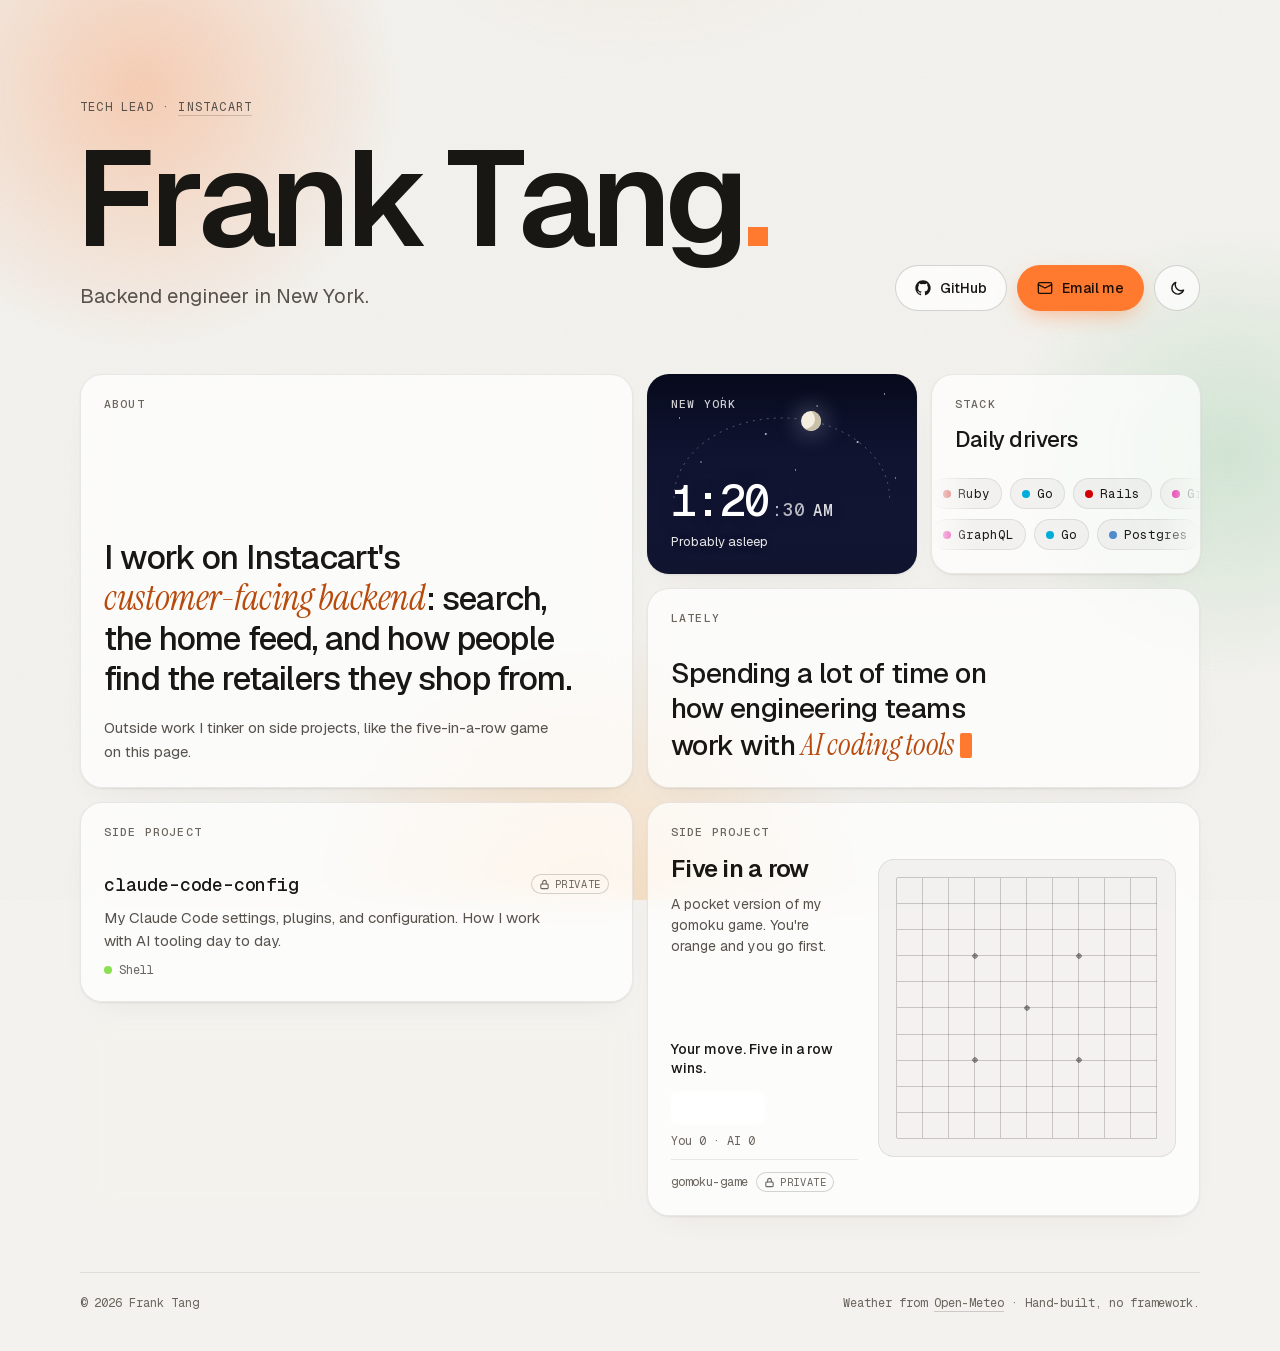
==== commit 40b990ef: "Modernize the site: themes, live weather, playable gomoku Add a light/dark theme that follows the sy" ====
--- a/index.html
+++ b/index.html
@@ -5,15 +5,33 @@
   <meta name="viewport" content="width=device-width, initial-scale=1.0">
   <title>Frank Tang</title>
   <meta name="description" content="Frank Tang, tech lead at Instacart, based in New York.">
+  <link rel="canonical" href="https://franktang05.github.io/">
+  <meta property="og:type" content="website">
+  <meta property="og:url" content="https://franktang05.github.io/">
   <meta property="og:title" content="Frank Tang">
   <meta property="og:description" content="Tech lead at Instacart, based in New York.">
-  <meta name="theme-color" content="#0d0c0b">
+  <meta property="og:image" content="https://franktang05.github.io/og.png">
+  <meta property="og:image:width" content="1200">
+  <meta property="og:image:height" content="630">
+  <meta property="og:image:alt" content="Frank Tang. Tech lead at Instacart, based in New York.">
+  <meta name="twitter:card" content="summary_large_image">
+  <meta name="theme-color" content="#f3f2ee" media="(prefers-color-scheme: light)">
+  <meta name="theme-color" content="#0d0c0b" media="(prefers-color-scheme: dark)">
   <link rel="icon" href="data:image/svg+xml,%3Csvg xmlns='http://www.w3.org/2000/svg' viewBox='0 0 64 64'%3E%3Crect width='64' height='64' rx='16' fill='%23ff7a2f'/%3E%3Ctext x='50%25' y='54%25' text-anchor='middle' dominant-baseline='middle' font-family='ui-sans-serif,system-ui,sans-serif' font-size='32' font-weight='700' fill='%231a0d04'%3Eft%3C/text%3E%3C/svg%3E">
-  <link rel="preconnect" href="https://fonts.googleapis.com">
-  <link rel="preconnect" href="https://fonts.gstatic.com" crossorigin>
-  <link href="https://fonts.googleapis.com/css2?family=Geist:wght@400;500;600;700&family=Geist+Mono:wght@400;500&family=Instrument+Serif:ital@1&display=swap" rel="stylesheet">
+  <link rel="apple-touch-icon" href="apple-touch-icon.png">
+  <link rel="preload" href="fonts/geist.woff2" as="font" type="font/woff2" crossorigin>
+  <link rel="preconnect" href="https://api.open-meteo.com" crossorigin>
   <link rel="stylesheet" href="styles.css">
+  <script>
+    // Stamp the saved or system theme before first paint so there's no flash.
+    (() => {
+      let saved = null;
+      try { saved = localStorage.getItem('theme'); } catch {}
+      document.documentElement.dataset.theme = saved || (matchMedia('(prefers-color-scheme: light)').matches ? 'light' : 'dark');
+    })();
+  </script>
   <script src="script.js" defer></script>
+  <script src="gomoku.js" defer></script>
 </head>
 <body>
   <div class="backdrop" aria-hidden="true">
@@ -27,9 +45,9 @@
   <main>
     <header class="hero">
       <div class="hero-text">
-        <p class="eyebrow"><span class="dot"></span>Tech lead · Instacart</p>
-        <h1 class="name" aria-label="Frank Tang"><span data-split>Frank Tang</span><span class="period">.</span></h1>
-        <p class="lede">Building the customer-facing backend at <a href="https://www.instacart.com" target="_blank" rel="noopener">Instacart</a>. Based in New York.</p>
+        <p class="eyebrow">Tech lead · <a href="https://www.instacart.com" target="_blank" rel="noopener">Instacart</a></p>
+        <h1 class="name"><span class="sr-only">Frank Tang</span><span data-split aria-hidden="true">Frank Tang</span><span class="period" aria-hidden="true">.</span></h1>
+        <p class="lede">Backend engineer in New York.</p>
       </div>
       <nav class="actions" aria-label="Links">
         <a class="btn" href="https://github.com/franktang05" target="_blank" rel="noopener">
@@ -40,6 +58,10 @@
           <svg viewBox="0 0 24 24" width="16" height="16" fill="none" stroke="currentColor" stroke-width="2" stroke-linecap="round" stroke-linejoin="round" aria-hidden="true"><rect x="2" y="4" width="20" height="16" rx="2"/><path d="m22 7-10 5L2 7"/></svg>
           Email me
         </a>
+        <button class="btn btn-icon theme-toggle" type="button" data-theme-toggle aria-label="Switch theme">
+          <svg class="icon-sun" viewBox="0 0 24 24" width="17" height="17" fill="none" stroke="currentColor" stroke-width="2" stroke-linecap="round" aria-hidden="true"><circle cx="12" cy="12" r="4"/><path d="M12 2v2M12 20v2M4.93 4.93l1.41 1.41M17.66 17.66l1.41 1.41M2 12h2M20 12h2M6.34 17.66l-1.41 1.41M19.07 4.93l-1.41 1.41"/></svg>
+          <svg class="icon-moon" viewBox="0 0 24 24" width="17" height="17" fill="none" stroke="currentColor" stroke-width="2" stroke-linecap="round" stroke-linejoin="round" aria-hidden="true"><path d="M20.5 14.5A8.5 8.5 0 0 1 9.5 3.5a8.5 8.5 0 1 0 11 11z"/></svg>
+        </button>
       </nav>
     </header>
 
@@ -47,30 +69,32 @@
       <article class="tile tile-about" style="--i:0">
         <h2 class="label">About</h2>
         <p class="about-big">I work on Instacart's <em>customer-facing backend</em>: search, the home feed, and how people find the retailers they shop from.</p>
-        <p class="about-small">Mostly Ruby and Go, with a lot of GraphQL in between. Outside of work I tinker on side projects, like a five-in-a-row game with an AI opponent.</p>
-        <dl class="meta">
-          <div><dt>Role</dt><dd>Tech Lead</dd></div>
-          <div><dt>Company</dt><dd>Instacart</dd></div>
-          <div><dt>Based in</dt><dd>New York</dd></div>
-        </dl>
+        <p class="about-small">Outside work I tinker on side projects, like the five-in-a-row game on this page.</p>
       </article>
 
-      <article class="tile tile-clock" data-phase="day" style="--i:1">
+      <article class="tile tile-clock" data-phase="day" data-weather="clear" style="--i:1">
         <div class="sky" aria-hidden="true">
           <div class="stars"></div>
           <svg class="arc" viewBox="0 0 100 100" preserveAspectRatio="none"><path d="M10 62 A40 40 0 0 1 90 62"/></svg>
           <div class="orb" data-orb></div>
+          <div class="haze"></div>
+          <div class="clouds"><i></i><i></i><i></i></div>
+          <div class="precip"></div>
+          <div class="flash"></div>
         </div>
-        <h2 class="label">New York</h2>
+        <div class="clock-head">
+          <h2 class="label">New York</h2>
+          <p class="weather" data-weather-readout hidden><span class="temp" data-temp></span><span data-conditions></span></p>
+        </div>
         <div class="clock">
-          <time class="time"><span data-hm>New York</span><span class="sec" data-sec></span><span class="ampm" data-ampm></span></time>
-          <p class="phase" data-phase-label>Local time</p>
+          <time class="time" data-time><span data-hm>--:--</span><span class="sec" data-sec></span><span class="ampm" data-ampm></span></time>
+          <p class="phase" data-status-label>Local time</p>
         </div>
       </article>
 
       <article class="tile tile-stack" style="--i:2">
         <h2 class="label">Stack</h2>
-        <p class="stack-lead">Mostly Ruby &amp; Go</p>
+        <p class="stack-lead">Daily drivers</p>
         <p class="sr-only">Ruby, Go, Rails, GraphQL, Postgres</p>
         <div class="marquee" aria-hidden="true">
           <div class="track">
@@ -107,45 +131,65 @@
         <p class="lately-text">Spending a lot of time on how engineering teams work with <em>AI coding tools</em><span class="caret" aria-hidden="true"></span></p>
       </article>
 
-      <article class="tile tile-projects" style="--i:4">
-        <h2 class="label">Side projects</h2>
-        <div class="projects">
-          <div class="project">
-            <div class="project-head">
-              <h3>gomoku-game</h3>
+      <article class="tile tile-project" style="--i:4">
+        <h2 class="label">Side project</h2>
+        <div class="project-body">
+          <div class="project-head">
+            <h3>claude-code-config</h3>
+            <span class="badge">
+              <svg viewBox="0 0 24 24" width="11" height="11" fill="none" stroke="currentColor" stroke-width="2.4" stroke-linecap="round" stroke-linejoin="round" aria-hidden="true"><rect x="4" y="11" width="16" height="10" rx="2"/><path d="M8 11V7a4 4 0 0 1 8 0v4"/></svg>
+              Private
+            </span>
+          </div>
+          <p>My Claude Code settings, plugins, and configuration. How I work with AI tooling day to day.</p>
+          <span class="lang"><i style="--c:#89e051"></i>Shell</span>
+        </div>
+      </article>
+
+      <article class="tile tile-gomoku" id="play" style="--i:5">
+        <div class="gomoku">
+          <div class="gomoku-side">
+            <h2 class="label">Side project</h2>
+            <h3 class="gomoku-title">Five in a row</h3>
+            <p class="gomoku-copy">A pocket version of my gomoku game. You're orange and you go first.</p>
+            <div class="gomoku-play">
+              <p class="gomoku-status" data-status aria-live="polite">Your move. Five in a row wins.</p>
+              <div class="gomoku-actions">
+                <button class="btn btn-sm" type="button" data-reset>New game</button>
+                <span class="gomoku-score" data-score>You 0 · AI 0</span>
+              </div>
+            </div>
+            <p class="repo">
+              <span>gomoku-game</span>
               <span class="badge">
                 <svg viewBox="0 0 24 24" width="11" height="11" fill="none" stroke="currentColor" stroke-width="2.4" stroke-linecap="round" stroke-linejoin="round" aria-hidden="true"><rect x="4" y="11" width="16" height="10" rx="2"/><path d="M8 11V7a4 4 0 0 1 8 0v4"/></svg>
                 Private
               </span>
-            </div>
-            <p>Five-in-a-row in the browser, with an AI opponent. Flask backend, Canvas frontend.</p>
-            <span class="lang"><i style="--c:#f1e05a"></i>JavaScript · Python</span>
+            </p>
           </div>
-          <div class="project">
-            <div class="project-head">
-              <h3>claude-code-config</h3>
-              <span class="badge">
-                <svg viewBox="0 0 24 24" width="11" height="11" fill="none" stroke="currentColor" stroke-width="2.4" stroke-linecap="round" stroke-linejoin="round" aria-hidden="true"><rect x="4" y="11" width="16" height="10" rx="2"/><path d="M8 11V7a4 4 0 0 1 8 0v4"/></svg>
-                Private
-              </span>
-            </div>
-            <p>My Claude Code settings, plugins, and configuration. How I work with AI tooling day to day.</p>
-            <span class="lang"><i style="--c:#89e051"></i>Shell</span>
-          </div>
+          <div class="board" data-board role="group" aria-label="Gomoku board, 11 by 11" aria-describedby="board-help"></div>
+          <p class="sr-only" id="board-help">Arrow keys move between points. Enter places a stone.</p>
         </div>
       </article>
 
-      <button class="tile tile-contact" type="button" data-copy="frank.tang@instacart.com" style="--i:5">
-        <span class="label">Contact</span>
-        <span class="contact-big">Say hi <span class="contact-arrow" aria-hidden="true">↗</span></span>
-        <span class="contact-email">frank.tang@instacart.com</span>
-        <span class="contact-hint" data-copy-hint aria-live="polite">Click to copy</span>
-      </button>
+      <section class="tile tile-contact" style="--i:6" aria-labelledby="contact-title">
+        <h2 class="label">Contact</h2>
+        <div class="contact-body">
+          <p class="contact-big" id="contact-title">Say hi</p>
+          <div class="contact-action">
+            <button class="contact-copy" type="button" data-copy="frank.tang@instacart.com">
+              <span>frank.tang@instacart.com</span>
+              <svg viewBox="0 0 24 24" width="15" height="15" fill="none" stroke="currentColor" stroke-width="2" stroke-linecap="round" stroke-linejoin="round" aria-hidden="true"><rect x="9" y="9" width="12" height="12" rx="2"/><path d="M5 15H4a2 2 0 0 1-2-2V4a2 2 0 0 1 2-2h9a2 2 0 0 1 2 2v1"/></svg>
+            </button>
+            <p class="contact-hint" data-copy-hint aria-live="polite">Click to copy</p>
+          </div>
+        </div>
+      </section>
     </section>
 
     <footer>
       <p>© <span data-year>2026</span> Frank Tang</p>
-      <p>Hand-built in New York. No framework.</p>
+      <p>Weather from <a href="https://open-meteo.com" target="_blank" rel="noopener">Open-Meteo</a> · Hand-built, no framework.</p>
     </footer>
   </main>
 </body>
--- a/styles.css
+++ b/styles.css
@@ -1,3 +1,25 @@
+@font-face {
+  font-family: 'Geist';
+  src: url('fonts/geist.woff2') format('woff2');
+  font-weight: 400 700;
+  font-display: swap;
+}
+
+@font-face {
+  font-family: 'Geist Mono';
+  src: url('fonts/geist-mono.woff2') format('woff2');
+  font-weight: 400 500;
+  font-display: swap;
+}
+
+@font-face {
+  font-family: 'Instrument Serif';
+  src: url('fonts/instrument-serif-italic.woff2') format('woff2');
+  font-style: italic;
+  font-weight: 400;
+  font-display: swap;
+}
+
 @property --sky-top {
   syntax: '<color>';
   inherits: true;
@@ -16,26 +38,41 @@
   initial-value: 0;
 }
 
+/* Each token holds its light and dark value; the inline head script pins color-scheme via data-theme. */
 :root {
-  --bg: #0d0c0b;
-  --tile: rgba(255, 248, 240, 0.035);
-  --tile-hover: rgba(255, 248, 240, 0.06);
-  --line: rgba(255, 248, 240, 0.08);
-  --line-strong: rgba(255, 248, 240, 0.16);
-  --text: #f3efe8;
-  --text-dim: #a8a29a;
-  --text-faint: #75706a;
+  color-scheme: light dark;
+  --bg: light-dark(#f3f2ee, #0d0c0b);
+  --surface: light-dark(rgb(255 255 255 / 0.72), rgb(255 248 240 / 0.035));
+  --surface-strong: light-dark(rgb(255 255 255 / 0.92), rgb(255 248 240 / 0.07));
+  --sunken: light-dark(rgb(25 23 20 / 0.04), rgb(0 0 0 / 0.22));
+  --chip: light-dark(rgb(25 23 20 / 0.04), rgb(255 248 240 / 0.05));
+  --line: light-dark(rgb(25 23 20 / 0.09), rgb(255 248 240 / 0.08));
+  --line-strong: light-dark(rgb(25 23 20 / 0.18), rgb(255 248 240 / 0.16));
+  --shadow: light-dark(rgb(70 45 20 / 0.09), rgb(0 0 0 / 0));
+  --text: light-dark(#191714, #f3efe8);
+  --text-dim: light-dark(#57524c, #a8a29a);
+  --text-faint: light-dark(#6b655e, #8f8981);
   --accent: #ff7a2f;
   --accent-hot: #ff8c4a;
+  --accent-text: light-dark(#b84a0c, #ff7a2f);
   --ink: #1a0d04;
-  --leaf: #7ed492;
+  --blob-a: light-dark(rgb(255 122 47 / 0.3), rgb(255 122 47 / 0.42));
+  --blob-b: light-dark(rgb(80 180 110 / 0.2), rgb(126 212 146 / 0.2));
+  --blob-c: light-dark(rgb(255 170 80 / 0.3), rgb(255 176 92 / 0.22));
+  --spot: light-dark(rgb(255 130 50 / 0.1), rgb(255 150 80 / 0.07));
+  --tile-glow: light-dark(rgb(255 122 47 / 0.1), rgb(255 140 70 / 0.13));
+  --tile-edge: light-dark(rgb(255 122 47 / 0.55), rgb(255 170 110 / 0.6));
+  --grid-line: light-dark(rgb(25 23 20 / 0.2), rgb(255 248 240 / 0.15));
+  --grid-dot: light-dark(rgb(25 23 20 / 0.45), rgb(255 248 240 / 0.4));
   --radius: 22px;
   --ease-out: cubic-bezier(0.16, 1, 0.3, 1);
   --sans: 'Geist', ui-sans-serif, system-ui, -apple-system, sans-serif;
   --mono: 'Geist Mono', ui-monospace, 'SF Mono', Menlo, monospace;
   --serif: 'Instrument Serif', Georgia, serif;
-  color-scheme: dark;
-}
+}
+
+:root[data-theme="light"] { color-scheme: light; }
+:root[data-theme="dark"] { color-scheme: dark; }
 
 * { box-sizing: border-box; margin: 0; padding: 0; }
 
@@ -47,10 +84,12 @@
   color: var(--text);
   font-family: var(--sans);
   -webkit-font-smoothing: antialiased;
-  overflow-x: hidden;
+  overflow-x: clip;
 }
 
 a { color: inherit; }
+
+button { font: inherit; color: inherit; }
 
 :focus-visible {
   outline: 2px solid var(--accent);
@@ -72,8 +111,19 @@
   font-weight: 400;
   font-size: 1.08em;
   letter-spacing: -0.01em;
-  color: var(--accent);
-}
+  color: var(--accent-text);
+}
+
+/* theme switch: script.js reveals the new theme in a circle from the toggle */
+::view-transition-old(root),
+::view-transition-new(root) {
+  animation: none;
+  mix-blend-mode: normal;
+}
+
+.theme-switching *,
+.theme-switching *::before,
+.theme-switching *::after { transition: none !important; }
 
 /* backdrop: drifting color fields, cursor spotlight, film grain; all sit under main */
 .backdrop {
@@ -94,7 +144,7 @@
   aspect-ratio: 1;
   top: -16vw;
   left: -12vw;
-  background: radial-gradient(circle, rgba(255, 122, 47, 0.42), transparent 62%);
+  background: radial-gradient(circle, var(--blob-a), transparent 62%);
   animation: drift-a 38s ease-in-out infinite alternate;
 }
 
@@ -103,7 +153,7 @@
   aspect-ratio: 1;
   top: 22vh;
   right: -16vw;
-  background: radial-gradient(circle, rgba(126, 212, 146, 0.2), transparent 62%);
+  background: radial-gradient(circle, var(--blob-b), transparent 62%);
   animation: drift-b 46s ease-in-out infinite alternate;
 }
 
@@ -112,7 +162,7 @@
   aspect-ratio: 1;
   bottom: -28vw;
   left: 20vw;
-  background: radial-gradient(circle, rgba(255, 176, 92, 0.22), transparent 62%);
+  background: radial-gradient(circle, var(--blob-c), transparent 62%);
   animation: drift-c 52s ease-in-out infinite alternate;
 }
 
@@ -124,7 +174,7 @@
   position: fixed;
   inset: 0;
   pointer-events: none;
-  background: radial-gradient(560px circle at var(--px, 50%) var(--py, -30%), rgba(255, 150, 80, 0.07), transparent 60%);
+  background: radial-gradient(560px circle at var(--px, 50%) var(--py, -30%), var(--spot), transparent 60%);
 }
 
 .grain {
@@ -133,6 +183,11 @@
   pointer-events: none;
   opacity: 0.07;
   background-image: url("data:image/svg+xml,%3Csvg xmlns='http://www.w3.org/2000/svg' width='180' height='180'%3E%3Cfilter id='n'%3E%3CfeTurbulence type='fractalNoise' baseFrequency='0.85' numOctaves='3' stitchTiles='stitch'/%3E%3C/filter%3E%3Crect width='100%25' height='100%25' filter='url(%23n)'/%3E%3C/svg%3E");
+}
+
+:root[data-theme="light"] .grain {
+  opacity: 0.05;
+  mix-blend-mode: multiply;
 }
 
 /* layout */
@@ -159,29 +214,24 @@
 }
 
 .eyebrow {
-  display: inline-flex;
-  align-items: center;
-  gap: 10px;
   margin-bottom: 22px;
   font-family: var(--mono);
   font-size: 12px;
   letter-spacing: 0.1em;
   text-transform: uppercase;
   color: var(--text-dim);
-  animation: rise 0.9s var(--ease-out) both;
-}
-
-.dot {
-  width: 7px;
-  height: 7px;
-  border-radius: 50%;
-  background: var(--leaf);
-  animation: ping 2.4s ease-out infinite;
-}
-
-@keyframes ping {
-  0% { box-shadow: 0 0 0 0 rgba(126, 212, 146, 0.55); }
-  70%, 100% { box-shadow: 0 0 0 9px rgba(126, 212, 146, 0); }
+  animation: rise 0.8s var(--ease-out) both;
+}
+
+.eyebrow a {
+  text-decoration: none;
+  border-bottom: 1px solid var(--line-strong);
+  transition: border-color 0.25s ease, color 0.25s ease;
+}
+
+.eyebrow a:hover {
+  color: var(--text);
+  border-color: var(--accent);
 }
 
 .name {
@@ -195,13 +245,13 @@
 .name .char,
 .period {
   display: inline-block;
-  animation: char-in 1s var(--ease-out) both;
-  animation-delay: calc(var(--i, 0) * 45ms + 120ms);
+  animation: char-in 0.9s var(--ease-out) both;
+  animation-delay: calc(var(--i, 0) * 40ms + 80ms);
 }
 
 .period {
   color: var(--accent);
-  animation-delay: 640ms;
+  animation-delay: 520ms;
 }
 
 @keyframes char-in {
@@ -211,27 +261,18 @@
 
 .lede {
   max-width: 36ch;
-  margin-top: 24px;
+  margin-top: 22px;
   font-size: clamp(17px, 1.6vw, 20px);
   line-height: 1.5;
   color: var(--text-dim);
-  animation: rise 0.9s var(--ease-out) 0.45s both;
-}
-
-.lede a {
-  color: var(--text);
-  text-decoration: none;
-  border-bottom: 1px solid var(--line-strong);
-  transition: border-color 0.25s ease;
-}
-
-.lede a:hover { border-color: var(--accent); }
+  animation: rise 0.8s var(--ease-out) 0.3s both;
+}
 
 .actions {
   display: flex;
   flex-wrap: wrap;
   gap: 10px;
-  animation: rise 0.9s var(--ease-out) 0.55s both;
+  animation: rise 0.8s var(--ease-out) 0.38s both;
 }
 
 .btn {
@@ -240,33 +281,52 @@
   gap: 9px;
   height: 46px;
   padding: 0 20px;
+  border: 0;
   border-radius: 999px;
-  background: rgba(255, 248, 240, 0.04);
+  background: var(--surface);
   box-shadow: inset 0 0 0 1px var(--line-strong);
   backdrop-filter: blur(10px);
   -webkit-backdrop-filter: blur(10px);
   font-size: 14px;
   font-weight: 500;
   text-decoration: none;
+  cursor: pointer;
   transition: transform 0.25s var(--ease-out), background 0.25s ease, box-shadow 0.25s ease;
 }
 
 .btn:hover {
   transform: translateY(-2px);
-  background: rgba(255, 248, 240, 0.08);
-  box-shadow: inset 0 0 0 1px rgba(255, 248, 240, 0.28);
+  background: var(--surface-strong);
+  box-shadow: inset 0 0 0 1px var(--text-faint);
 }
 
 .btn-primary {
   background: var(--accent);
-  box-shadow: 0 8px 24px -8px rgba(255, 122, 47, 0.6);
+  box-shadow: 0 8px 24px -8px rgb(255 122 47 / 0.6);
   color: var(--ink);
 }
 
 .btn-primary:hover {
   background: var(--accent-hot);
-  box-shadow: 0 12px 28px -8px rgba(255, 122, 47, 0.75);
-}
+  box-shadow: 0 12px 28px -8px rgb(255 122 47 / 0.75);
+}
+
+.btn-icon {
+  width: 46px;
+  padding: 0;
+  justify-content: center;
+}
+
+.btn-sm {
+  height: 34px;
+  padding: 0 14px;
+  font-size: 13px;
+}
+
+.theme-toggle .icon-moon,
+:root[data-theme="light"] .theme-toggle .icon-sun { display: none; }
+:root[data-theme="light"] .theme-toggle .icon-moon { display: block; }
+:root:not([data-theme]) .theme-toggle { display: none; }
 
 @keyframes rise {
   from { opacity: 0; translate: 0 14px; }
@@ -276,59 +336,56 @@
 /* bento grid */
 .grid {
   display: grid;
-  grid-template-columns: repeat(4, 1fr);
-  grid-auto-rows: minmax(212px, auto);
+  grid-template-columns: repeat(4, minmax(0, 1fr));
+  grid-auto-rows: minmax(200px, auto);
   gap: 14px;
 }
 
-.tile-about { grid-column: span 2; grid-row: span 2; }
-.tile-lately { grid-column: span 2; }
-.tile-projects { grid-column: span 3; }
+.tile-about,
+.tile-gomoku { grid-column: span 2; grid-row: span 2; }
+.tile-lately,
+.tile-project,
+.tile-contact { grid-column: span 2; }
 
 @media (max-width: 920px) {
-  .grid { grid-template-columns: repeat(2, 1fr); }
-  .tile-about { grid-row: auto; }
-  .tile-projects,
-  .tile-contact { grid-column: span 2; }
+  .grid { grid-template-columns: repeat(2, minmax(0, 1fr)); }
+  .tile-about,
+  .tile-gomoku { grid-row: auto; }
+  .tile-lately,
+  .tile-project { grid-column: span 1; }
 }
 
 @media (max-width: 560px) {
-  .grid { grid-template-columns: 1fr; grid-auto-rows: auto; }
-  .grid > * { grid-column: 1 / -1; min-height: 200px; }
+  .grid { grid-template-columns: minmax(0, 1fr); grid-auto-rows: auto; }
+  .grid > * { grid-column: 1 / -1; min-height: 190px; }
 }
 
 .tile {
-  --rx: 0deg;
-  --ry: 0deg;
-  --lift: 0px;
-  --glow: rgba(255, 140, 70, 0.13);
-  --edge: rgba(255, 170, 110, 0.6);
+  --glow: var(--tile-glow);
+  --edge: var(--tile-edge);
   position: relative;
   isolation: isolate;
   display: flex;
   flex-direction: column;
   padding: 22px 24px 24px;
   border-radius: var(--radius);
-  background: var(--tile);
-  box-shadow: inset 0 0 0 1px var(--line);
+  background: var(--surface);
+  box-shadow: inset 0 0 0 1px var(--line), 0 1px 2px var(--shadow), 0 14px 36px -20px var(--shadow);
   backdrop-filter: blur(14px) saturate(120%);
   -webkit-backdrop-filter: blur(14px) saturate(120%);
   overflow: hidden;
-  transform: perspective(1000px) rotateX(var(--rx)) rotateY(var(--ry)) translateY(var(--lift));
-  transition: transform 0.5s var(--ease-out), background 0.3s ease, box-shadow 0.3s ease;
-  animation: tile-in 0.9s var(--ease-out) both;
-  animation-delay: calc(var(--i, 0) * 80ms + 520ms);
+  transition: box-shadow 0.3s ease, transform 0.4s var(--ease-out);
+  animation: tile-in 0.7s var(--ease-out) both;
+  animation-delay: calc(var(--i, 0) * 60ms + 200ms);
 }
 
 @keyframes tile-in {
-  from { opacity: 0; translate: 0 24px; scale: 0.98; }
+  from { opacity: 0; translate: 0 18px; scale: 0.985; }
   to { opacity: 1; translate: 0 0; scale: 1; }
 }
 
 .tile:hover {
-  --lift: -3px;
-  background: var(--tile-hover);
-  box-shadow: inset 0 0 0 1px var(--line-strong);
+  box-shadow: inset 0 0 0 1px var(--line-strong), 0 1px 2px var(--shadow), 0 14px 36px -20px var(--shadow);
 }
 
 /* cursor-following glow and edge light, positioned by script.js */
@@ -360,15 +417,27 @@
 .tile:hover::after { opacity: 1; }
 
 .label {
-  display: flex;
-  align-items: center;
-  gap: 10px;
   font-family: var(--mono);
   font-size: 11.5px;
   font-weight: 500;
   letter-spacing: 0.1em;
   text-transform: uppercase;
   color: var(--text-faint);
+}
+
+.badge {
+  display: inline-flex;
+  align-items: center;
+  gap: 5px;
+  padding: 3px 8px;
+  border-radius: 999px;
+  box-shadow: inset 0 0 0 1px var(--line-strong);
+  font-family: var(--mono);
+  font-size: 10.5px;
+  letter-spacing: 0.06em;
+  text-transform: uppercase;
+  color: var(--text-faint);
+  white-space: nowrap;
 }
 
 /* about */
@@ -385,52 +454,44 @@
 .about-big em { white-space: nowrap; }
 
 .about-small {
-  max-width: 48ch;
+  max-width: 46ch;
   margin-top: 18px;
   font-size: 15px;
   line-height: 1.6;
   color: var(--text-dim);
-}
-
-.meta {
-  display: flex;
-  flex-wrap: wrap;
-  gap: 12px 32px;
-  margin-top: 28px;
-  padding-top: 20px;
-  border-top: 1px solid var(--line);
-}
-
-.meta dt {
-  margin-bottom: 4px;
-  font-family: var(--mono);
-  font-size: 11px;
-  letter-spacing: 0.08em;
-  text-transform: uppercase;
-  color: var(--text-faint);
-}
-
-.meta dd {
-  font-size: 14px;
-  font-weight: 500;
-}
-
-/* clock: sky gradient and sun/moon track the time in New York */
+  text-wrap: pretty;
+}
+
+/* clock: sky follows New York's sunrise and sunset, weather layers follow Open-Meteo */
 .tile-clock,
 .tile-clock:hover {
-  --glow: rgba(255, 255, 255, 0.12);
-  --edge: rgba(255, 255, 255, 0.55);
+  --glow: rgb(255 255 255 / 0.12);
+  --edge: rgb(255 255 255 / 0.55);
   background: linear-gradient(180deg, var(--sky-top), var(--sky-bottom));
+  box-shadow: 0 1px 2px var(--shadow), 0 14px 36px -20px var(--shadow);
 }
 
 .tile-clock {
-  transition: --sky-top 3s ease, --sky-bottom 3s ease, --stars 3s ease, transform 0.5s var(--ease-out), box-shadow 0.3s ease;
-}
-
-.tile-clock[data-phase="night"] { --sky-top: #070a1c; --sky-bottom: #1d2250; --stars: 1; }
-.tile-clock[data-phase="dawn"] { --sky-top: #2a2552; --sky-bottom: #e98a62; --stars: 0.35; }
+  --cloud: rgb(255 255 255 / 0.55);
+  --haze-color: #8e9aab;
+  --cloud-cover: 0;
+  --haze: 0;
+  --precip: 0;
+  --orb-vis: 1;
+  transition: --sky-top 3s ease, --sky-bottom 3s ease, --stars 3s ease, box-shadow 0.3s ease;
+}
+
+.tile-clock[data-phase="night"] { --sky-top: #070a1c; --sky-bottom: #1d2250; --stars: 1; --cloud: rgb(160 170 210 / 0.2); --haze-color: #2a2e40; }
+.tile-clock[data-phase="dawn"] { --sky-top: #2a2552; --sky-bottom: #e98a62; --stars: 0.35; --cloud: rgb(255 222 205 / 0.42); --haze-color: #8a7f8c; }
 .tile-clock[data-phase="day"] { --sky-top: #1a4a7a; --sky-bottom: #6aa5d6; --stars: 0; }
-.tile-clock[data-phase="dusk"] { --sky-top: #251537; --sky-bottom: #d8573f; --stars: 0.4; }
+.tile-clock[data-phase="dusk"] { --sky-top: #251537; --sky-bottom: #d8573f; --stars: 0.4; --cloud: rgb(255 210 190 / 0.38); --haze-color: #7d6f80; }
+
+.tile-clock[data-weather="partly"] { --cloud-cover: 0.7; }
+.tile-clock[data-weather="cloudy"] { --cloud-cover: 1; --haze: 0.4; --orb-vis: 0.3; }
+.tile-clock[data-weather="fog"] { --cloud-cover: 0.5; --haze: 0.6; --orb-vis: 0.25; }
+.tile-clock[data-weather="rain"],
+.tile-clock[data-weather="storm"] { --cloud-cover: 1; --haze: 0.45; --precip: 0.75; --orb-vis: 0.15; }
+.tile-clock[data-weather="snow"] { --cloud-cover: 1; --haze: 0.35; --precip: 0.9; --orb-vis: 0.2; }
 
 .sky {
   position: absolute;
@@ -438,17 +499,18 @@
   z-index: -1;
 }
 
-.sky::before {
+/* darkens the lower half so the time stays readable on bright skies */
+.sky::after {
   content: '';
   position: absolute;
   inset: 0;
-  background: linear-gradient(180deg, transparent 40%, rgba(0, 0, 0, 0.32));
-}
+  background: linear-gradient(180deg, transparent 35%, rgb(0 0 0 / 0.42));
+}
+
+.sky > * { position: absolute; inset: 0; }
 
 .stars {
-  position: absolute;
-  inset: 0;
-  opacity: var(--stars);
+  opacity: calc(var(--stars) * (1 - var(--cloud-cover)));
   background:
     radial-gradient(1px 1px at 12% 22%, #fff, transparent),
     radial-gradient(1px 1px at 28% 12%, #fff, transparent),
@@ -459,6 +521,7 @@
     radial-gradient(1px 1px at 20% 44%, #fff, transparent),
     radial-gradient(1px 1px at 55% 48%, #fff, transparent),
     radial-gradient(1px 1px at 92% 52%, #fff, transparent);
+  transition: opacity 2s ease;
   animation: twinkle 4s ease-in-out infinite alternate;
 }
 
@@ -467,8 +530,6 @@
 }
 
 .arc {
-  position: absolute;
-  inset: 0;
   width: 100%;
   height: 100%;
   overflow: visible;
@@ -476,34 +537,145 @@
 
 .arc path {
   fill: none;
-  stroke: rgba(255, 255, 255, 0.3);
+  stroke: rgb(255 255 255 / 0.3);
   stroke-width: 1;
   stroke-dasharray: 2 5;
   vector-effect: non-scaling-stroke;
 }
 
-.orb {
-  position: absolute;
+.sky > .orb {
+  inset: auto;
   left: 50%;
   top: 22%;
   width: 22px;
   height: 22px;
   border-radius: 50%;
   translate: -50% -50%;
-}
-
-.orb.is-live { transition: left 1s linear, top 1s linear; }
+  opacity: var(--orb-vis);
+  transition: opacity 2s ease;
+}
+
+.sky > .orb.is-live { transition: left 1s linear, top 1s linear, opacity 2s ease; }
 
 .orb[data-kind="sun"] {
   background: radial-gradient(circle at 38% 38%, #fff6d0, #ffbb4d 55%, #ff8a2f);
-  box-shadow: 0 0 22px 6px rgba(255, 176, 70, 0.55), 0 0 64px 18px rgba(255, 130, 50, 0.25);
-}
-
-.orb[data-kind="moon"] {
+  box-shadow: 0 0 22px 6px rgb(255 176 70 / 0.55), 0 0 64px 18px rgb(255 130 50 / 0.25);
+}
+
+.sky > .orb[data-kind="moon"] {
   width: 20px;
   height: 20px;
   background: #f3eedf;
-  box-shadow: inset -6px -2px 0 0 #c8c0a9, 0 0 22px 4px rgba(220, 225, 255, 0.28);
+  box-shadow: inset -6px -2px 0 0 #c8c0a9, 0 0 22px 4px rgb(220 225 255 / 0.28);
+}
+
+.haze {
+  background: var(--haze-color);
+  opacity: var(--haze);
+  transition: opacity 2s ease, background-color 3s ease;
+}
+
+.clouds {
+  opacity: var(--cloud-cover);
+  transition: opacity 2s ease;
+}
+
+.clouds i {
+  position: absolute;
+  border-radius: 50%;
+  background: var(--cloud);
+  filter: blur(12px);
+  animation: cloud-drift 44s ease-in-out infinite alternate;
+}
+
+.clouds i:nth-child(1) { width: 70%; height: 26%; top: 6%; left: -18%; }
+.clouds i:nth-child(2) { width: 60%; height: 22%; top: 20%; right: -16%; animation-duration: 56s; animation-direction: alternate-reverse; }
+.clouds i:nth-child(3) { width: 80%; height: 20%; top: 36%; left: 6%; animation-duration: 68s; }
+
+@keyframes cloud-drift { to { translate: 22% 0; } }
+
+/* rain and snow: two tiled layers, each falling exactly one tile height per loop */
+.sky > .precip {
+  inset: -30% -25%;
+  opacity: var(--precip);
+  rotate: 14deg;
+  transition: opacity 1.5s ease;
+}
+
+.precip::before,
+.precip::after {
+  content: '';
+  position: absolute;
+  inset: -64px 0 0;
+  background-image: url("data:image/svg+xml,%3Csvg xmlns='http://www.w3.org/2000/svg' width='48' height='64'%3E%3Cg stroke='%23fff' stroke-opacity='.45' stroke-linecap='round'%3E%3Cpath d='M6 4v9M27 30v9M40 49v9'/%3E%3C/g%3E%3C/svg%3E");
+  background-size: 48px 64px;
+  animation: fall 0.6s linear infinite;
+}
+
+.precip::after {
+  inset: -96px 0 0;
+  background-image: url("data:image/svg+xml,%3Csvg xmlns='http://www.w3.org/2000/svg' width='72' height='96'%3E%3Cg stroke='%23fff' stroke-opacity='.7' stroke-width='1.5' stroke-linecap='round'%3E%3Cpath d='M14 10v14M52 56v14'/%3E%3C/g%3E%3C/svg%3E");
+  background-size: 72px 96px;
+  animation: fall-near 0.5s linear infinite;
+}
+
+.tile-clock[data-weather="snow"] .precip { rotate: 6deg; }
+
+.tile-clock[data-weather="snow"] .precip::before {
+  background-image: url("data:image/svg+xml,%3Csvg xmlns='http://www.w3.org/2000/svg' width='48' height='64'%3E%3Cg fill='%23fff' fill-opacity='.6'%3E%3Ccircle cx='8' cy='10' r='1.2'/%3E%3Ccircle cx='30' cy='36' r='1.2'/%3E%3Ccircle cx='42' cy='54' r='1'/%3E%3C/g%3E%3C/svg%3E");
+  animation-duration: 7s;
+}
+
+.tile-clock[data-weather="snow"] .precip::after {
+  background-image: url("data:image/svg+xml,%3Csvg xmlns='http://www.w3.org/2000/svg' width='72' height='96'%3E%3Cg fill='%23fff' fill-opacity='.85'%3E%3Ccircle cx='16' cy='20' r='2'/%3E%3Ccircle cx='54' cy='64' r='1.8'/%3E%3C/g%3E%3C/svg%3E");
+  animation-duration: 5s;
+}
+
+@keyframes fall { to { translate: 0 64px; } }
+@keyframes fall-near { to { translate: 0 96px; } }
+
+.flash {
+  background: #fff;
+  opacity: 0;
+}
+
+.tile-clock[data-weather="storm"] .flash { animation: flash 9s linear infinite; }
+
+@keyframes flash {
+  0%, 88%, 92%, 100% { opacity: 0; }
+  88.6% { opacity: 0.32; }
+  89.4% { opacity: 0.04; }
+  90.2% { opacity: 0.22; }
+}
+
+.clock-head {
+  display: flex;
+  align-items: flex-start;
+  justify-content: space-between;
+  gap: 12px;
+}
+
+.tile-clock .label { color: rgb(255 255 255 / 0.8); }
+
+.weather {
+  display: flex;
+  flex-direction: column;
+  align-items: flex-end;
+  gap: 2px;
+  font-family: var(--mono);
+  font-size: 11.5px;
+  line-height: 1.2;
+  text-align: right;
+  color: rgb(255 255 255 / 0.85);
+  text-shadow: 0 1px 8px rgb(0 0 0 / 0.3);
+}
+
+.weather[hidden] { display: none; }
+
+.weather .temp {
+  font-size: 15px;
+  font-weight: 500;
+  color: #fff;
 }
 
 .clock { margin-top: auto; }
@@ -518,7 +690,7 @@
   letter-spacing: -0.04em;
   font-variant-numeric: tabular-nums;
   color: #fff;
-  text-shadow: 0 2px 20px rgba(0, 0, 0, 0.25);
+  text-shadow: 0 2px 20px rgb(0 0 0 / 0.25);
 }
 
 .sec {
@@ -537,10 +709,9 @@
 .phase {
   margin-top: 4px;
   font-size: 13px;
-  color: rgba(255, 255, 255, 0.78);
-}
-
-.tile-clock .label { color: rgba(255, 255, 255, 0.72); }
+  color: rgb(255 255 255 / 0.9);
+  text-shadow: 0 1px 8px rgb(0 0 0 / 0.3);
+}
 
 /* stack */
 .stack-lead {
@@ -552,12 +723,13 @@
 
 .marquee {
   margin: auto -24px 0;
+  padding-top: 20px;
   overflow: hidden;
   -webkit-mask-image: linear-gradient(90deg, transparent, #000 16%, #000 84%, transparent);
   mask-image: linear-gradient(90deg, transparent, #000 16%, #000 84%, transparent);
 }
 
-.marquee + .marquee { margin-top: 10px; }
+.marquee + .marquee { margin-top: 0; padding-top: 10px; }
 
 .track {
   display: flex;
@@ -584,7 +756,7 @@
   gap: 7px;
   padding: 7px 12px;
   border-radius: 999px;
-  background: rgba(255, 248, 240, 0.05);
+  background: var(--chip);
   box-shadow: inset 0 0 0 1px var(--line);
   font-family: var(--mono);
   font-size: 12.5px;
@@ -603,6 +775,7 @@
 .lately-text {
   max-width: 28ch;
   margin-top: auto;
+  padding-top: 24px;
   font-size: clamp(22px, 2.2vw, 28px);
   font-weight: 500;
   line-height: 1.25;
@@ -623,131 +796,311 @@
 
 @keyframes blink { 50% { opacity: 0; } }
 
-/* projects */
-.projects {
-  display: grid;
-  grid-template-columns: 1fr 1fr;
-  gap: 12px;
+/* side project */
+.project-body {
+  display: flex;
+  flex-direction: column;
+  gap: 10px;
   margin-top: auto;
-  padding-top: 22px;
-}
-
-@media (max-width: 560px) {
-  .projects { grid-template-columns: 1fr; }
-}
-
-.project {
-  display: flex;
-  flex-direction: column;
-  gap: 8px;
-  padding: 16px 18px;
-  border-radius: 14px;
-  background: rgba(0, 0, 0, 0.2);
-  box-shadow: inset 0 0 0 1px var(--line);
+  padding-top: 24px;
 }
 
 .project-head {
   display: flex;
   align-items: center;
   justify-content: space-between;
-  gap: 12px;
-}
-
-.project h3 {
-  font-family: var(--mono);
-  font-size: 14px;
+  flex-wrap: wrap;
+  gap: 8px 12px;
+}
+
+.project-head h3 {
+  font-family: var(--mono);
+  font-size: 18px;
   font-weight: 500;
-}
-
-.badge {
-  display: inline-flex;
-  align-items: center;
-  gap: 5px;
-  padding: 3px 8px;
-  border-radius: 999px;
-  box-shadow: inset 0 0 0 1px var(--line);
-  font-family: var(--mono);
-  font-size: 10.5px;
-  letter-spacing: 0.06em;
-  text-transform: uppercase;
-  color: var(--text-faint);
-  white-space: nowrap;
-}
-
-.project p {
-  font-size: 13.5px;
-  line-height: 1.5;
+  letter-spacing: -0.01em;
+}
+
+.project-body p {
+  max-width: 46ch;
+  font-size: 15px;
+  line-height: 1.55;
   color: var(--text-dim);
+  text-wrap: pretty;
 }
 
 .lang {
   display: inline-flex;
   align-items: center;
   gap: 7px;
-  margin-top: auto;
-  padding-top: 4px;
+  font-family: var(--mono);
   font-size: 12px;
   color: var(--text-faint);
 }
 
+/* gomoku */
+.tile-gomoku { container-type: inline-size; }
+
+.gomoku {
+  flex: 1;
+  display: grid;
+  align-items: center;
+  gap: 20px;
+}
+
+@container (min-width: 460px) {
+  .gomoku { grid-template-columns: minmax(170px, 1fr) minmax(0, 1.6fr); }
+}
+
+.gomoku-side {
+  align-self: stretch;
+  display: flex;
+  flex-direction: column;
+  gap: 10px;
+}
+
+.gomoku-title {
+  margin-top: 4px;
+  font-size: 24px;
+  font-weight: 600;
+  letter-spacing: -0.03em;
+}
+
+.gomoku-copy {
+  font-size: 14px;
+  line-height: 1.5;
+  color: var(--text-dim);
+  text-wrap: pretty;
+}
+
+.gomoku-play {
+  display: flex;
+  flex-direction: column;
+  gap: 12px;
+  margin-top: auto;
+  padding-top: 8px;
+}
+
+.gomoku-status {
+  min-height: 2.8em;
+  font-size: 14px;
+  font-weight: 500;
+  line-height: 1.4;
+}
+
+.gomoku-actions {
+  display: flex;
+  align-items: center;
+  flex-wrap: wrap;
+  gap: 8px 12px;
+}
+
+.gomoku-score {
+  font-family: var(--mono);
+  font-size: 12px;
+  font-variant-numeric: tabular-nums;
+  color: var(--text-faint);
+}
+
+.repo {
+  display: flex;
+  align-items: center;
+  flex-wrap: wrap;
+  gap: 8px;
+  padding-top: 12px;
+  border-top: 1px solid var(--line);
+  font-family: var(--mono);
+  font-size: 12px;
+  color: var(--text-faint);
+}
+
+.board {
+  display: grid;
+  grid-template-columns: repeat(11, minmax(0, 1fr));
+  width: 100%;
+  max-width: 400px;
+  aspect-ratio: 1;
+  justify-self: center;
+  padding: 6px;
+  border-radius: 16px;
+  background: var(--sunken);
+  box-shadow: inset 0 0 0 1px var(--line);
+  touch-action: manipulation;
+}
+
+.board[aria-busy="true"] { cursor: progress; }
+
+.cell {
+  position: relative;
+  border: 0;
+  background: none;
+  cursor: pointer;
+  -webkit-tap-highlight-color: transparent;
+}
+
+.board[aria-busy="true"] .cell,
+.board[data-over] .cell,
+.cell[data-stone] { cursor: default; }
+
+/* grid lines run through cell centers and stop at the board edge */
+.cell::before,
+.cell::after {
+  content: '';
+  position: absolute;
+  background: var(--grid-line);
+  pointer-events: none;
+}
+
+.cell::before { left: 0; right: 0; top: calc(50% - 0.5px); height: 1px; }
+.cell::after { top: 0; bottom: 0; left: calc(50% - 0.5px); width: 1px; }
+.cell[data-edge~="l"]::before { left: 50%; }
+.cell[data-edge~="r"]::before { right: 50%; }
+.cell[data-edge~="t"]::after { top: 50%; }
+.cell[data-edge~="b"]::after { bottom: 50%; }
+
+.cell.star { background: radial-gradient(circle, var(--grid-dot) 0 2.5px, transparent 3px); }
+
+.cell:focus-visible {
+  z-index: 2;
+  outline: 2px solid var(--accent);
+  outline-offset: -2px;
+  border-radius: 50%;
+}
+
+.stone {
+  position: absolute;
+  inset: 10%;
+  z-index: 1;
+  border-radius: 50%;
+  scale: 0;
+  transition: scale 0.22s var(--ease-out), opacity 0.2s ease;
+}
+
+.cell[data-stone] .stone { scale: 1; }
+
+.cell[data-stone="you"] .stone {
+  background: radial-gradient(circle at 34% 30%, #ffc49a, #ff7a2f 52%, #d4500c);
+  box-shadow: 0 2px 4px rgb(0 0 0 / 0.25);
+}
+
+.cell[data-stone="ai"] .stone {
+  background: radial-gradient(circle at 34% 30%, light-dark(#77706a, #ffffff), light-dark(#24211d, #e8e2d8) 55%, light-dark(#0c0b0a, #b3a998));
+  box-shadow: 0 2px 4px rgb(0 0 0 / 0.3);
+}
+
+.cell[data-last] .stone::after {
+  content: '';
+  position: absolute;
+  inset: 37%;
+  border-radius: 50%;
+  background: light-dark(rgb(255 255 255 / 0.85), rgb(26 13 4 / 0.7));
+}
+
+.cell[data-last][data-stone="you"] .stone::after { background: rgb(26 13 4 / 0.7); }
+
+.cell.win .stone {
+  outline: 2px solid var(--accent-text);
+  outline-offset: 2px;
+  animation: win-pulse 0.9s ease-in-out infinite alternate;
+}
+
+@keyframes win-pulse { to { outline-offset: 0; } }
+
+@media (hover: hover) {
+  .board:not([aria-busy="true"], [data-over]) .cell:not([data-stone]):hover .stone {
+    scale: 1;
+    opacity: 0.35;
+    background: var(--accent);
+  }
+}
+
 /* contact */
-.tile-contact,
+.tile-contact {
+  --glow: rgb(255 255 255 / 0.3);
+  --edge: rgb(255 255 255 / 0.8);
+  container-type: inline-size;
+  background: linear-gradient(145deg, #ff8a3d, #ff5c1c);
+  box-shadow: 0 1px 2px var(--shadow);
+  color: var(--ink);
+}
+
 .tile-contact:hover {
-  --glow: rgba(255, 255, 255, 0.3);
-  --edge: rgba(255, 255, 255, 0.8);
-  background: linear-gradient(145deg, #ff8a3d, #ff5c1c);
-  box-shadow: none;
-}
-
-.tile-contact {
-  appearance: none;
+  transform: translateY(-3px);
+  box-shadow: 0 18px 40px -20px rgb(255 92 28 / 0.7);
+}
+
+.tile-contact .label { color: rgb(26 13 4 / 0.8); }
+
+.contact-body {
+  display: flex;
+  flex-direction: column;
+  gap: 16px;
+  margin-top: auto;
+  padding-top: 24px;
+}
+
+.contact-big {
+  font-size: clamp(36px, 4vw, 48px);
+  font-weight: 600;
+  line-height: 1;
+  letter-spacing: -0.04em;
+}
+
+.contact-action {
+  display: flex;
+  flex-direction: column;
+  align-items: flex-start;
+  gap: 10px;
+}
+
+@container (min-width: 460px) {
+  .contact-body {
+    flex-direction: row;
+    align-items: flex-end;
+    justify-content: space-between;
+  }
+
+  .contact-action { align-items: flex-end; }
+}
+
+.contact-copy {
+  display: inline-flex;
+  align-items: center;
+  gap: 10px;
+  max-width: 100%;
+  padding: 10px 14px;
   border: 0;
-  font: inherit;
-  text-align: left;
+  border-radius: 999px;
+  background: rgb(26 13 4 / 0.1);
   color: var(--ink);
+  font-family: var(--mono);
+  font-size: 13px;
+  font-weight: 500;
+  overflow-wrap: anywhere;
   cursor: pointer;
-}
-
-.tile-contact:focus-visible { outline-color: #fff; }
-
-.tile-contact .label { color: rgba(26, 13, 4, 0.62); }
-
-.contact-big {
-  display: flex;
-  align-items: center;
-  gap: 8px;
-  margin-top: auto;
-  font-size: 36px;
-  font-weight: 600;
-  letter-spacing: -0.035em;
-}
-
-.contact-arrow {
-  display: inline-block;
-  transition: transform 0.35s var(--ease-out);
-}
-
-.tile-contact:hover .contact-arrow { transform: translate(4px, -4px); }
-
-.contact-email {
-  margin-top: 6px;
-  font-family: var(--mono);
-  font-size: 12.5px;
-  opacity: 0.8;
-  overflow-wrap: anywhere;
-}
+  transition: background 0.2s ease;
+}
+
+/* the whole tile is the click target; focus still rings just the button */
+.contact-copy::after {
+  content: '';
+  position: absolute;
+  inset: 0;
+  border-radius: inherit;
+}
+
+.tile-contact:hover .contact-copy { background: rgb(26 13 4 / 0.16); }
+
+.contact-copy:focus-visible { outline-color: var(--ink); }
+
+.contact-copy svg { flex: none; }
 
 .contact-hint {
-  margin-top: 14px;
   font-family: var(--mono);
   font-size: 11px;
   letter-spacing: 0.08em;
   text-transform: uppercase;
-  opacity: 0.6;
-  transition: opacity 0.2s ease;
-}
-
-.tile-contact[data-copied] .contact-hint { opacity: 1; }
+  color: rgb(26 13 4 / 0.8);
+}
 
 /* footer */
 footer {
@@ -761,8 +1114,33 @@
   font-family: var(--mono);
   font-size: 12px;
   color: var(--text-faint);
-  animation: rise 0.9s var(--ease-out) 1.1s both;
-}
+  animation: rise 0.8s var(--ease-out) 0.7s both;
+}
+
+footer a {
+  text-decoration: none;
+  border-bottom: 1px solid var(--line-strong);
+  transition: border-color 0.25s ease, color 0.25s ease;
+}
+
+footer a:hover {
+  color: var(--text);
+  border-color: var(--accent);
+}
+
+/* 404 */
+.lost {
+  display: flex;
+  flex-direction: column;
+  justify-content: center;
+  align-items: flex-start;
+  gap: 28px;
+  min-height: 100vh;
+  padding: 48px 0;
+}
+
+.lost .eyebrow,
+.lost .lede { margin: 0; }
 
 @media (prefers-reduced-motion: reduce) {
   *,
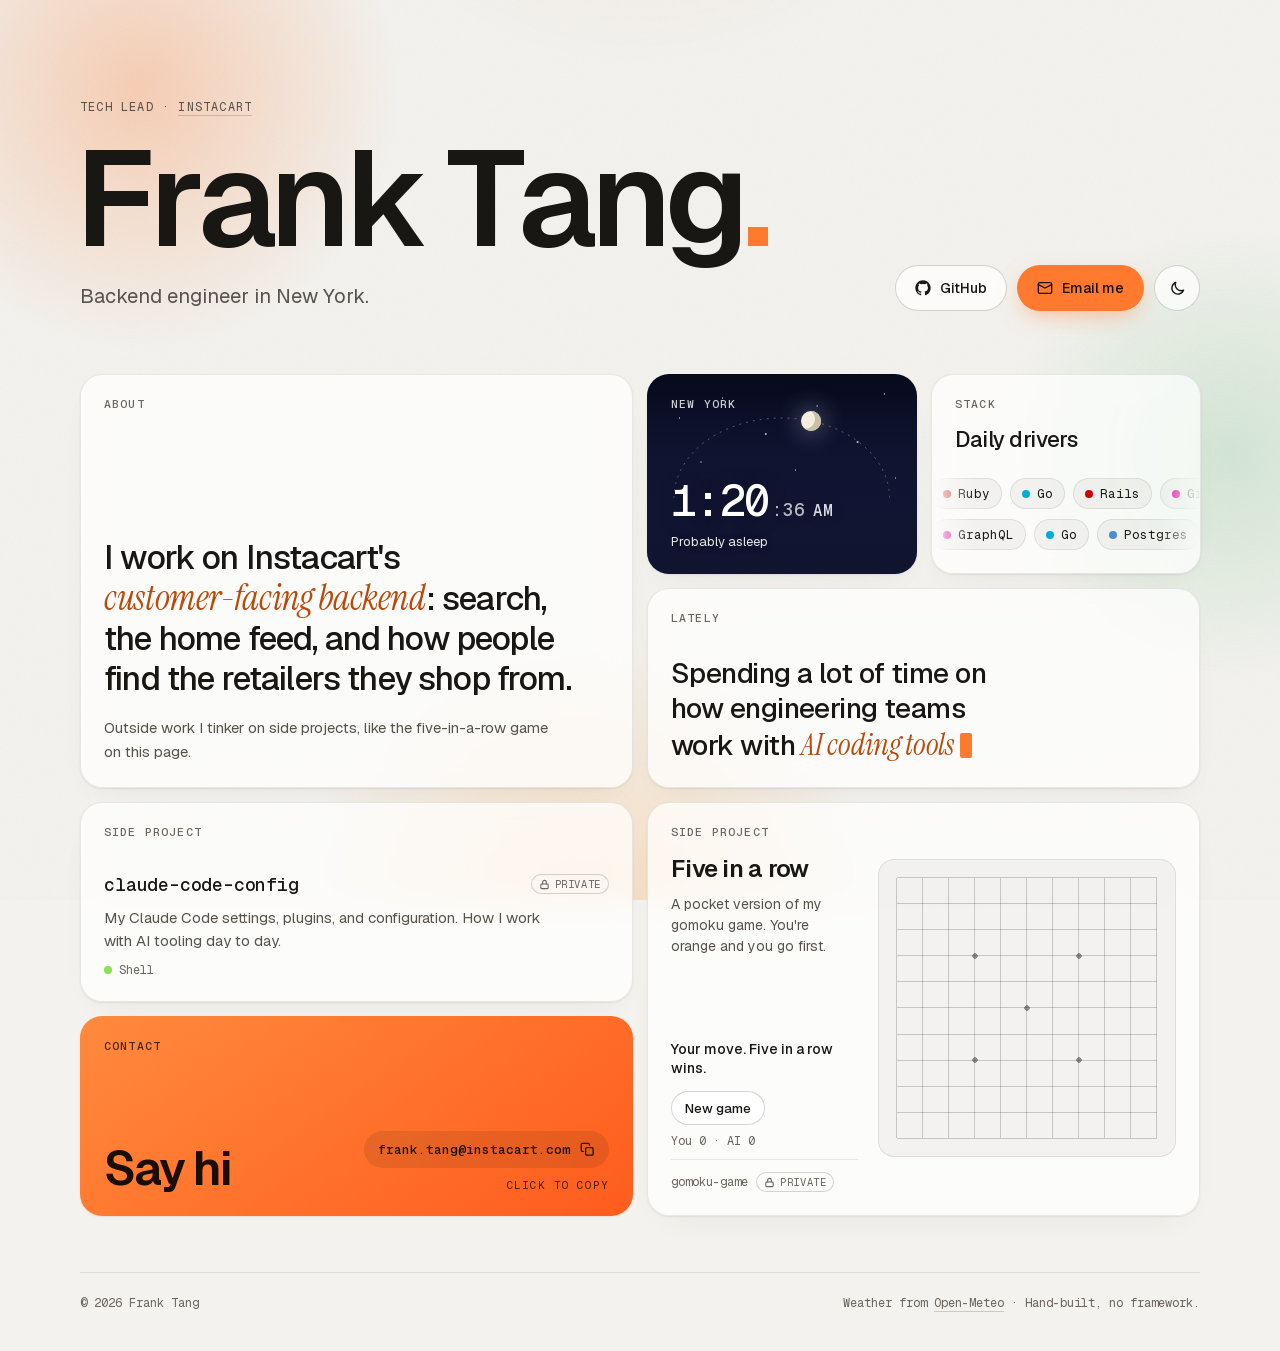
==== commit 023fce98: "Version CSS and JS URLs so deploys don't mix old and new GitHub Pages serves everything with max-age" ====
--- a/index.html
+++ b/index.html
@@ -21,7 +21,7 @@
   <link rel="apple-touch-icon" href="apple-touch-icon.png">
   <link rel="preload" href="fonts/geist.woff2" as="font" type="font/woff2" crossorigin>
   <link rel="preconnect" href="https://api.open-meteo.com" crossorigin>
-  <link rel="stylesheet" href="styles.css">
+  <link rel="stylesheet" href="styles.css?v=3">
   <script>
     // Stamp the saved or system theme before first paint so there's no flash.
     (() => {
@@ -30,8 +30,8 @@
       document.documentElement.dataset.theme = saved || (matchMedia('(prefers-color-scheme: light)').matches ? 'light' : 'dark');
     })();
   </script>
-  <script src="script.js" defer></script>
-  <script src="gomoku.js" defer></script>
+  <script src="script.js?v=3" defer></script>
+  <script src="gomoku.js?v=3" defer></script>
 </head>
 <body>
   <div class="backdrop" aria-hidden="true">
